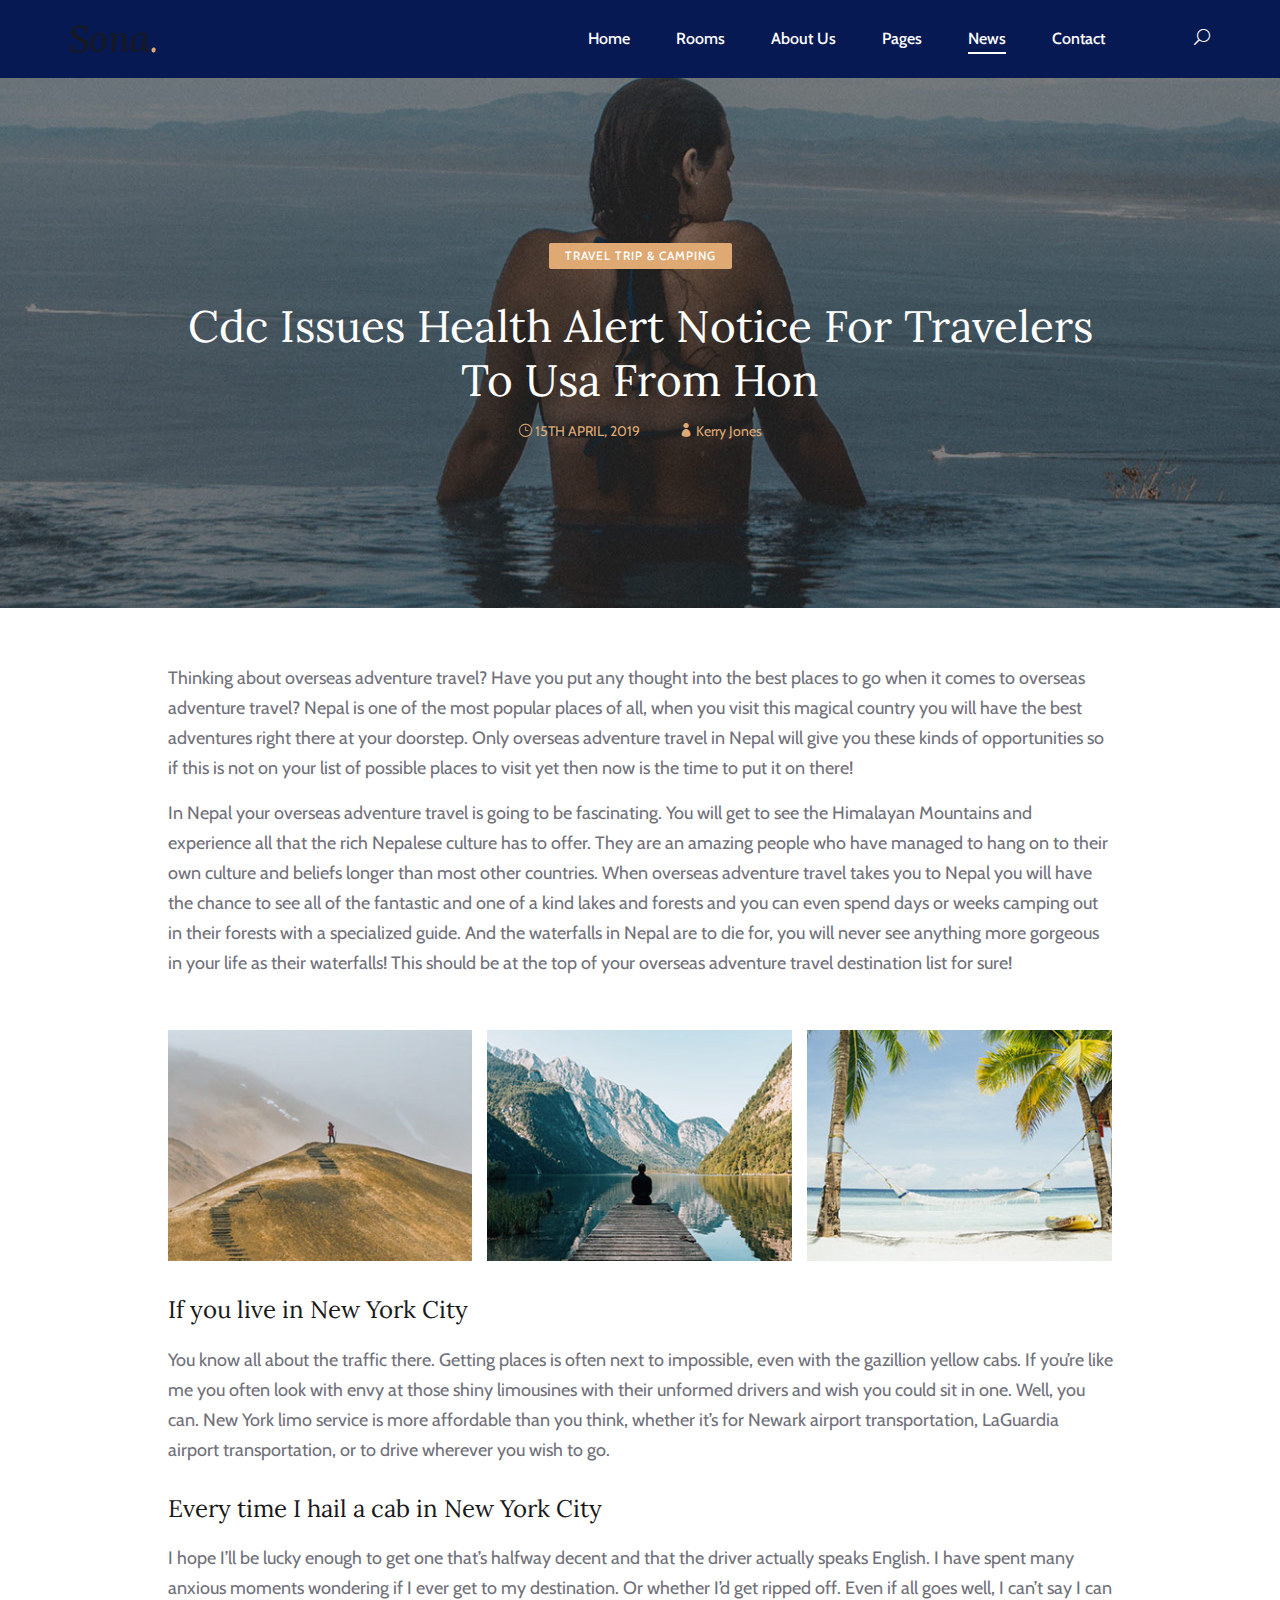
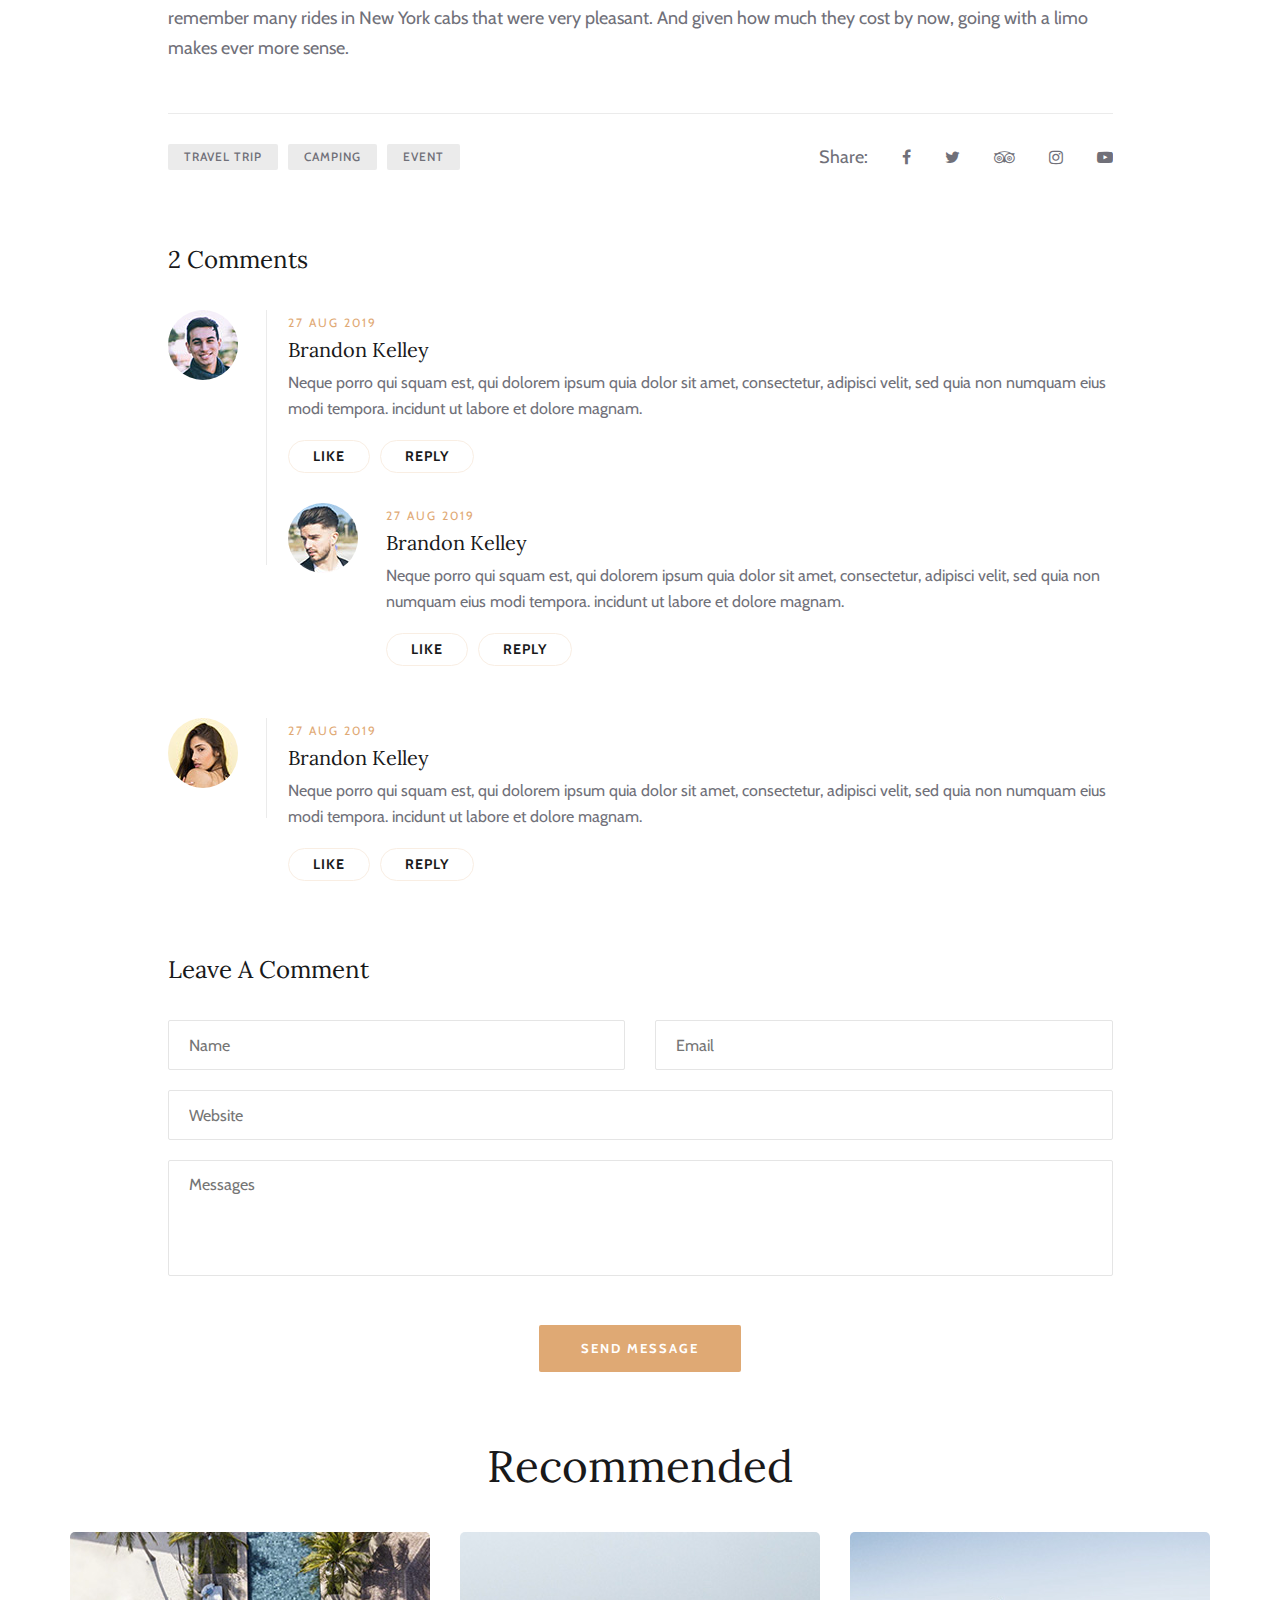
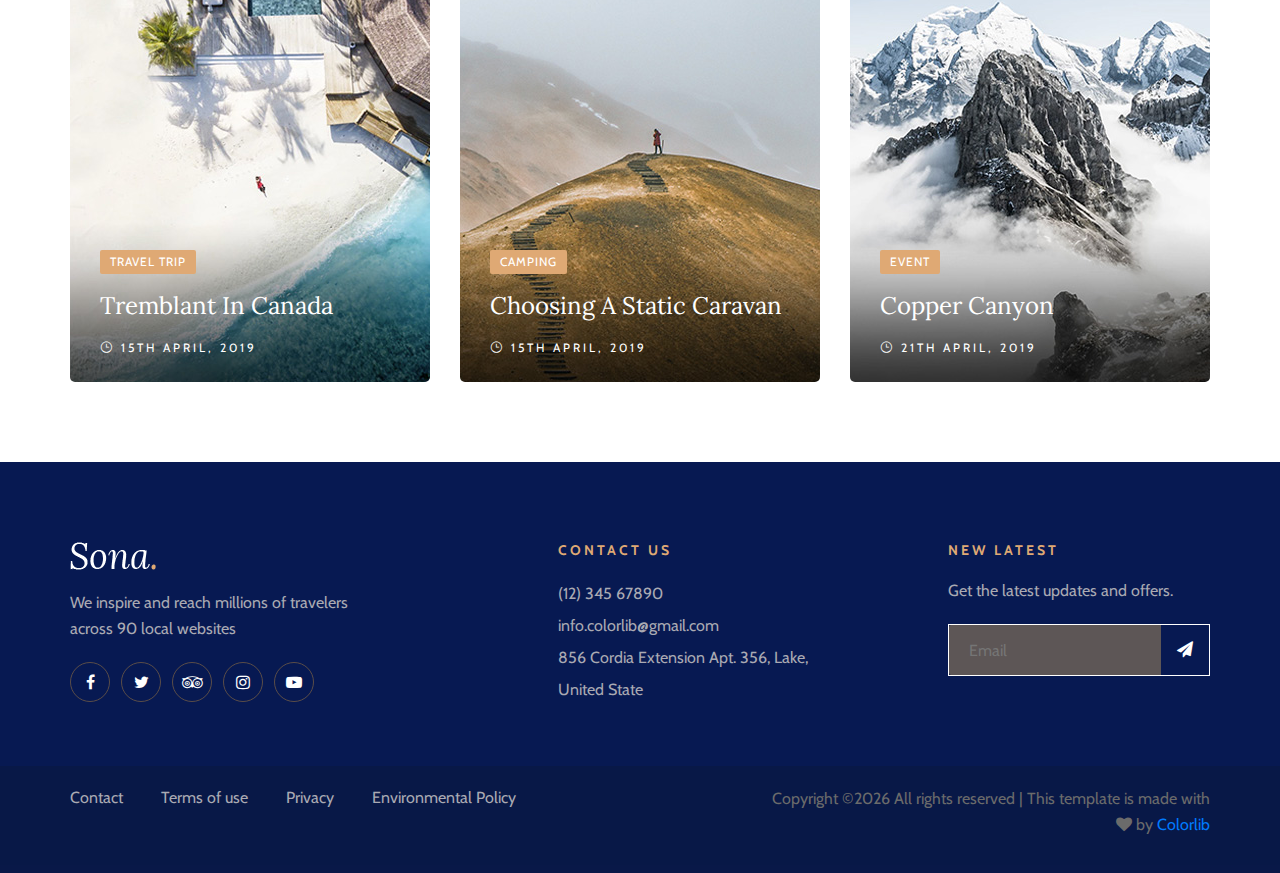
==== blog-details.html @ 607fbc33 "initial Push" ====
<!DOCTYPE html>
<html lang="zxx">

<head>
    <meta charset="UTF-8">
    <meta name="description" content="Sona Template">
    <meta name="keywords" content="Sona, unica, creative, html">
    <meta name="viewport" content="width=device-width, initial-scale=1.0">
    <meta http-equiv="X-UA-Compatible" content="ie=edge">
    <title>Sona | Template</title>

    <!-- Google Font -->
    <link href="https://fonts.googleapis.com/css?family=Lora:400,700&display=swap" rel="stylesheet">
    <link href="https://fonts.googleapis.com/css?family=Cabin:400,500,600,700&display=swap" rel="stylesheet">

    <!-- Css Styles -->
    <link rel="stylesheet" href="css/bootstrap.min.css" type="text/css">
    <link rel="stylesheet" href="css/font-awesome.min.css" type="text/css">
    <link rel="stylesheet" href="css/elegant-icons.css" type="text/css">
    <link rel="stylesheet" href="css/flaticon.css" type="text/css">
    <link rel="stylesheet" href="css/owl.carousel.min.css" type="text/css">
    <link rel="stylesheet" href="css/nice-select.css" type="text/css">
    <link rel="stylesheet" href="css/jquery-ui.min.css" type="text/css">
    <link rel="stylesheet" href="css/magnific-popup.css" type="text/css">
    <link rel="stylesheet" href="css/slicknav.min.css" type="text/css">
    <link rel="stylesheet" href="css/style.css" type="text/css">
</head>

<body>
    <!-- Page Preloder -->
    <div id="preloder">
        <div class="loader"></div>
    </div>

    <!-- Offcanvas Menu Section Begin -->
    <div class="offcanvas-menu-overlay"></div>
    <div class="canvas-open">
        <i class="icon_menu"></i>
    </div>
    <div class="offcanvas-menu-wrapper">
        <div class="canvas-close">
            <i class="icon_close"></i>
        </div>
        <div class="search-icon search-switch">
            <i class="icon_search"></i>
        </div>
        <div class="header-configure-area">
            <div class="language-option">
                <img src="img/flag.jpg" alt="">
                <span>EN <i class="fa fa-angle-down"></i></span>
                <div class="flag-dropdown">
                    <ul>
                        <li><a href="#">Zi</a></li>
                        <li><a href="#">Fr</a></li>
                    </ul>
                </div>
            </div>
            <a href="#" class="bk-btn">Booking Now</a>
        </div>
        <nav class="mainmenu mobile-menu">
            <ul>
                <li class="active"><a href="./index.html">Home</a></li>
                <li><a href="./rooms.html">Rooms</a></li>
                <li><a href="./about-us.html">About Us</a></li>
                <li><a href="./pages.html">Pages</a>
                    <ul class="dropdown">
                        <li><a href="./room-details.html">Room Details</a></li>
                        <li><a href="./blog-details.html">Blog Details</a></li>
                        <li><a href="#">Family Room</a></li>
                        <li><a href="#">Premium Room</a></li>
                    </ul>
                </li>
                <li><a href="./blog.html">News</a></li>
                <li><a href="./contact.html">Contact</a></li>
            </ul>
        </nav>
        <div id="mobile-menu-wrap"></div>
        <div class="top-social">
            <a href="#"><i class="fa fa-facebook"></i></a>
            <a href="#"><i class="fa fa-twitter"></i></a>
            <a href="#"><i class="fa fa-tripadvisor"></i></a>
            <a href="#"><i class="fa fa-instagram"></i></a>
        </div>
        <ul class="top-widget">
            <li><i class="fa fa-phone"></i> (12) 345 67890</li>
            <li><i class="fa fa-envelope"></i> info.colorlib@gmail.com</li>
        </ul>
    </div>
    <!-- Offcanvas Menu Section End -->

    <!-- Header Section Begin -->
    <header class="header-section">
        <div class="menu-item">
            <div class="container">
                <div class="row">
                    <div class="col-lg-2">
                        <div class="logo">
                            <a href="./index.html">
                                <img src="img/logo.png" alt="">
                            </a>
                        </div>
                    </div>
                    <div class="col-lg-10">
                        <div class="nav-menu">
                            <nav class="mainmenu">
                                <ul>
                                    <li><a href="./index.html">Home</a></li>
                                    <li><a href="./rooms.html">Rooms</a></li>
                                    <li><a href="./about-us.html">About Us</a></li>
                                    <li><a href="./pages.html">Pages</a>
                                        <ul class="dropdown">
                                            <li><a href="./room-details.html">Room Details</a></li>
                                            <li><a href="./blog-details.html">Blog Details</a></li>
                                            <li><a href="#">Family Room</a></li>
                                            <li><a href="#">Premium Room</a></li>
                                        </ul>
                                    </li>
                                    <li class="active"><a href="./blog.html">News</a></li>
                                    <li><a href="./contact.html">Contact</a></li>
                                </ul>
                            </nav>
                            <div class="nav-right search-switch">
                                <i class="icon_search"></i>
                            </div>
                        </div>
                    </div>
                </div>
            </div>
        </div>
    </header>
    <!-- Header End -->

    <!-- Blog Details Hero Section Begin -->
    <section class="blog-details-hero set-bg" data-setbg="img/blog/blog-details/blog-details-hero.jpg">
        <div class="container">
            <div class="row">
                <div class="col-lg-10 offset-lg-1">
                    <div class="bd-hero-text">
                        <span>Travel Trip & Camping</span>
                        <h2>Cdc Issues Health Alert Notice For Travelers To Usa From Hon</h2>
                        <ul>
                            <li class="b-time"><i class="icon_clock_alt"></i> 15th April, 2019</li>
                            <li><i class="icon_profile"></i> Kerry Jones</li>
                        </ul>
                    </div>
                </div>
            </div>
        </div>
    </section>
    <!-- Blog Details Hero End -->

    <!-- Blog Details Section Begin -->
    <section class="blog-details-section">
        <div class="container">
            <div class="row">
                <div class="col-lg-10 offset-lg-1">
                    <div class="blog-details-text">
                        <div class="bd-title">
                            <p>Thinking about overseas adventure travel? Have you put any thought into the best places
                                to go when it comes to overseas adventure travel? Nepal is one of the most popular
                                places of all, when you visit this magical country you will have the best adventures
                                right there at your doorstep. Only overseas adventure travel in Nepal will give you
                                these kinds of opportunities so if this is not on your list of possible places to visit
                                yet then now is the time to put it on there!</p>
                            <p>In Nepal your overseas adventure travel is going to be fascinating. You will get to see
                                the Himalayan Mountains and experience all that the rich Nepalese culture has to offer.
                                They are an amazing people who have managed to hang on to their own culture and beliefs
                                longer than most other countries. When overseas adventure travel takes you to Nepal you
                                will have the chance to see all of the fantastic and one of a kind lakes and forests and
                                you can even spend days or weeks camping out in their forests with a specialized guide.
                                And the waterfalls in Nepal are to die for, you will never see anything more gorgeous in
                                your life as their waterfalls! This should be at the top of your overseas adventure
                                travel destination list for sure!</p>
                        </div>
                        <div class="bd-pic">
                            <div class="bp-item">
                                <img src="img/blog/blog-details/blog-details-1.jpg" alt="">
                            </div>
                            <div class="bp-item">
                                <img src="img/blog/blog-details/blog-details-2.jpg" alt="">
                            </div>
                            <div class="bp-item">
                                <img src="img/blog/blog-details/blog-details-3.jpg" alt="">
                            </div>
                        </div>
                        <div class="bd-more-text">
                            <div class="bm-item">
                                <h4>If you live in New York City</h4>
                                <p>You know all about the traffic there. Getting places is often next to impossible,
                                    even with the gazillion yellow cabs. If you’re like me you often look with envy at
                                    those shiny limousines with their unformed drivers and wish you could sit in one.
                                    Well, you can. New York limo service is more affordable than you think, whether it’s
                                    for Newark airport transportation, LaGuardia airport transportation, or to drive
                                    wherever you wish to go.</p>
                            </div>
                            <div class="bm-item">
                                <h4>Every time I hail a cab in New York City</h4>
                                <p>I hope I’ll be lucky enough to get one that’s halfway decent and that the driver
                                    actually speaks English. I have spent many anxious moments wondering if I ever get
                                    to my destination. Or whether I’d get ripped off. Even if all goes well, I can’t say
                                    I can remember many rides in New York cabs that were very pleasant. And given how
                                    much they cost by now, going with a limo makes ever more sense.</p>
                            </div>
                        </div>
                        <div class="tag-share">
                            <div class="tags">
                                <a href="#">Travel Trip</a>
                                <a href="#">Camping</a>
                                <a href="#">Event</a>
                            </div>
                            <div class="social-share">
                                <span>Share:</span>
                                <a href="#"><i class="fa fa-facebook"></i></a>
                                <a href="#"><i class="fa fa-twitter"></i></a>
                                <a href="#"><i class="fa fa-tripadvisor"></i></a>
                                <a href="#"><i class="fa fa-instagram"></i></a>
                                <a href="#"><i class="fa fa-youtube-play"></i></a>
                            </div>
                        </div>
                        <div class="comment-option">
                            <h4>2 Comments</h4>
                            <div class="single-comment-item first-comment">
                                <div class="sc-author">
                                    <img src="img/blog/blog-details/avatar/avatar-1.jpg" alt="">
                                </div>
                                <div class="sc-text">
                                    <span>27 Aug 2019</span>
                                    <h5>Brandon Kelley</h5>
                                    <p>Neque porro qui squam est, qui dolorem ipsum quia dolor sit amet, consectetur,
                                        adipisci velit, sed quia non numquam eius modi tempora. incidunt ut labore et
                                        dolore magnam.</p>
                                    <a href="#" class="comment-btn">Like</a>
                                    <a href="#" class="comment-btn">Reply</a>
                                </div>
                            </div>
                            <div class="single-comment-item reply-comment">
                                <div class="sc-author">
                                    <img src="img/blog/blog-details/avatar/avatar-2.jpg" alt="">
                                </div>
                                <div class="sc-text">
                                    <span>27 Aug 2019</span>
                                    <h5>Brandon Kelley</h5>
                                    <p>Neque porro qui squam est, qui dolorem ipsum quia dolor sit amet, consectetur,
                                        adipisci velit, sed quia non numquam eius modi tempora. incidunt ut labore et
                                        dolore magnam.</p>
                                    <a href="#" class="comment-btn like-btn">Like</a>
                                    <a href="#" class="comment-btn reply-btn">Reply</a>
                                </div>
                            </div>
                            <div class="single-comment-item second-comment ">
                                <div class="sc-author">
                                    <img src="img/blog/blog-details/avatar/avatar-3.jpg" alt="">
                                </div>
                                <div class="sc-text">
                                    <span>27 Aug 2019</span>
                                    <h5>Brandon Kelley</h5>
                                    <p>Neque porro qui squam est, qui dolorem ipsum quia dolor sit amet, consectetur,
                                        adipisci velit, sed quia non numquam eius modi tempora. incidunt ut labore et
                                        dolore magnam.</p>
                                    <a href="#" class="comment-btn">Like</a>
                                    <a href="#" class="comment-btn">Reply</a>
                                </div>
                            </div>
                        </div>
                        <div class="leave-comment">
                            <h4>Leave A Comment</h4>
                            <form action="#" class="comment-form">
                                <div class="row">
                                    <div class="col-lg-6">
                                        <input type="text" placeholder="Name">
                                    </div>
                                    <div class="col-lg-6">
                                        <input type="text" placeholder="Email">
                                    </div>
                                    <div class="col-lg-12 text-center">
                                        <input type="text" placeholder="Website">
                                        <textarea placeholder="Messages"></textarea>
                                        <button type="submit" class="site-btn">Send Message</button>
                                    </div>
                                </div>
                            </form>
                        </div>
                    </div>
                </div>
            </div>
        </div>
    </section>
    <!-- Blog Details Section End -->

    <!-- Recommend Blog Section Begin -->
    <section class="recommend-blog-section spad">
        <div class="container">
            <div class="row">
                <div class="col-lg-12">
                    <div class="section-title">
                        <h2>Recommended</h2>
                    </div>
                </div>
            </div>
            <div class="row">
                <div class="col-md-4">
                    <div class="blog-item set-bg" data-setbg="img/blog/blog-1.jpg">
                        <div class="bi-text">
                            <span class="b-tag">Travel Trip</span>
                            <h4><a href="#">Tremblant In Canada</a></h4>
                            <div class="b-time"><i class="icon_clock_alt"></i> 15th April, 2019</div>
                        </div>
                    </div>
                </div>
                <div class="col-md-4">
                    <div class="blog-item set-bg" data-setbg="img/blog/blog-2.jpg">
                        <div class="bi-text">
                            <span class="b-tag">Camping</span>
                            <h4><a href="#">Choosing A Static Caravan</a></h4>
                            <div class="b-time"><i class="icon_clock_alt"></i> 15th April, 2019</div>
                        </div>
                    </div>
                </div>
                <div class="col-md-4">
                    <div class="blog-item set-bg" data-setbg="img/blog/blog-3.jpg">
                        <div class="bi-text">
                            <span class="b-tag">Event</span>
                            <h4><a href="#">Copper Canyon</a></h4>
                            <div class="b-time"><i class="icon_clock_alt"></i> 21th April, 2019</div>
                        </div>
                    </div>
                </div>
            </div>
        </div>
    </section>
    <!-- Recommend Blog Section End -->

    <!-- Footer Section Begin -->
    <footer class="footer-section">
        <div class="container">
            <div class="footer-text">
                <div class="row">
                    <div class="col-lg-4">
                        <div class="ft-about">
                            <div class="logo">
                                <a href="#">
                                    <img src="img/footer-logo.png" alt="">
                                </a>
                            </div>
                            <p>We inspire and reach millions of travelers<br /> across 90 local websites</p>
                            <div class="fa-social">
                                <a href="#"><i class="fa fa-facebook"></i></a>
                                <a href="#"><i class="fa fa-twitter"></i></a>
                                <a href="#"><i class="fa fa-tripadvisor"></i></a>
                                <a href="#"><i class="fa fa-instagram"></i></a>
                                <a href="#"><i class="fa fa-youtube-play"></i></a>
                            </div>
                        </div>
                    </div>
                    <div class="col-lg-3 offset-lg-1">
                        <div class="ft-contact">
                            <h6>Contact Us</h6>
                            <ul>
                                <li>(12) 345 67890</li>
                                <li>info.colorlib@gmail.com</li>
                                <li>856 Cordia Extension Apt. 356, Lake, United State</li>
                            </ul>
                        </div>
                    </div>
                    <div class="col-lg-3 offset-lg-1">
                        <div class="ft-newslatter">
                            <h6>New latest</h6>
                            <p>Get the latest updates and offers.</p>
                            <form action="#" class="fn-form">
                                <input type="text" placeholder="Email">
                                <button type="submit"><i class="fa fa-send"></i></button>
                            </form>
                        </div>
                    </div>
                </div>
            </div>
        </div>
        <div class="copyright-option">
            <div class="container">
                <div class="row">
                    <div class="col-lg-7">
                        <ul>
                            <li><a href="#">Contact</a></li>
                            <li><a href="#">Terms of use</a></li>
                            <li><a href="#">Privacy</a></li>
                            <li><a href="#">Environmental Policy</a></li>
                        </ul>
                    </div>
                    <div class="col-lg-5">
                        <div class="co-text"><p><!-- Link back to Colorlib can't be removed. Template is licensed under CC BY 3.0. -->
  Copyright &copy;<script>document.write(new Date().getFullYear());</script> All rights reserved | This template is made with <i class="fa fa-heart" aria-hidden="true"></i> by <a href="https://colorlib.com" target="_blank">Colorlib</a>
  <!-- Link back to Colorlib can't be removed. Template is licensed under CC BY 3.0. --></p></div>
                    </div>
                </div>
            </div>
        </div>
    </footer>
    <!-- Footer Section End -->

    <!-- Search model Begin -->
    <div class="search-model">
        <div class="h-100 d-flex align-items-center justify-content-center">
            <div class="search-close-switch"><i class="icon_close"></i></div>
            <form class="search-model-form">
                <input type="text" id="search-input" placeholder="Search here.....">
            </form>
        </div>
    </div>
    <!-- Search model end -->

    <!-- Js Plugins -->
    <script src="js/jquery-3.3.1.min.js"></script>
    <script src="js/bootstrap.min.js"></script>
    <script src="js/jquery.magnific-popup.min.js"></script>
    <script src="js/jquery.nice-select.min.js"></script>
    <script src="js/jquery-ui.min.js"></script>
    <script src="js/jquery.slicknav.js"></script>
    <script src="js/owl.carousel.min.js"></script>
    <script src="js/main.js"></script>
</body>

</html>
---- css/elegant-icons.css ----
@font-face {
	font-family: 'ElegantIcons';
	src:url('../fonts/ElegantIcons.eot');
	src:url('../fonts/ElegantIcons.eot?#iefix') format('embedded-opentype'),
		url('../fonts/ElegantIcons.woff') format('woff'),
		url('../fonts/ElegantIcons.ttf') format('truetype'),
		url('../fonts/ElegantIcons.svg#ElegantIcons') format('svg');
	font-weight: normal;
	font-style: normal;
}

/* Use the following CSS code if you want to use data attributes for inserting your icons */
[data-icon]:before {
	font-family: 'ElegantIcons';
	content: attr(data-icon);
	speak: none;
	font-weight: normal;
	font-variant: normal;
	text-transform: none;
	line-height: 1;
	-webkit-font-smoothing: antialiased;
	-moz-osx-font-smoothing: grayscale;
}

/* Use the following CSS code if you want to have a class per icon */
/*
Instead of a list of all class selectors,
you can use the generic selector below, but it's slower:
[class*="your-class-prefix"] {
*/
.arrow_up, .arrow_down, .arrow_left, .arrow_right, .arrow_left-up, .arrow_right-up, .arrow_right-down, .arrow_left-down, .arrow-up-down, .arrow_up-down_alt, .arrow_left-right_alt, .arrow_left-right, .arrow_expand_alt2, .arrow_expand_alt, .arrow_condense, .arrow_expand, .arrow_move, .arrow_carrot-up, .arrow_carrot-down, .arrow_carrot-left, .arrow_carrot-right, .arrow_carrot-2up, .arrow_carrot-2down, .arrow_carrot-2left, .arrow_carrot-2right, .arrow_carrot-up_alt2, .arrow_carrot-down_alt2, .arrow_carrot-left_alt2, .arrow_carrot-right_alt2, .arrow_carrot-2up_alt2, .arrow_carrot-2down_alt2, .arrow_carrot-2left_alt2, .arrow_carrot-2right_alt2, .arrow_triangle-up, .arrow_triangle-down, .arrow_triangle-left, .arrow_triangle-right, .arrow_triangle-up_alt2, .arrow_triangle-down_alt2, .arrow_triangle-left_alt2, .arrow_triangle-right_alt2, .arrow_back, .icon_minus-06, .icon_plus, .icon_close, .icon_check, .icon_minus_alt2, .icon_plus_alt2, .icon_close_alt2, .icon_check_alt2, .icon_zoom-out_alt, .icon_zoom-in_alt, .icon_search, .icon_box-empty, .icon_box-selected, .icon_minus-box, .icon_plus-box, .icon_box-checked, .icon_circle-empty, .icon_circle-slelected, .icon_stop_alt2, .icon_stop, .icon_pause_alt2, .icon_pause, .icon_menu, .icon_menu-square_alt2, .icon_menu-circle_alt2, .icon_ul, .icon_ol, .icon_adjust-horiz, .icon_adjust-vert, .icon_document_alt, .icon_documents_alt, .icon_pencil, .icon_pencil-edit_alt, .icon_pencil-edit, .icon_folder-alt, .icon_folder-open_alt, .icon_folder-add_alt, .icon_info_alt, .icon_error-oct_alt, .icon_error-circle_alt, .icon_error-triangle_alt, .icon_question_alt2, .icon_question, .icon_comment_alt, .icon_chat_alt, .icon_vol-mute_alt, .icon_volume-low_alt, .icon_volume-high_alt, .icon_quotations, .icon_quotations_alt2, .icon_clock_alt, .icon_lock_alt, .icon_lock-open_alt, .icon_key_alt, .icon_cloud_alt, .icon_cloud-upload_alt, .icon_cloud-download_alt, .icon_image, .icon_images, .icon_lightbulb_alt, .icon_gift_alt, .icon_house_alt, .icon_genius, .icon_mobile, .icon_tablet, .icon_laptop, .icon_desktop, .icon_camera_alt, .icon_mail_alt, .icon_cone_alt, .icon_ribbon_alt, .icon_bag_alt, .icon_creditcard, .icon_cart_alt, .icon_paperclip, .icon_tag_alt, .icon_tags_alt, .icon_trash_alt, .icon_cursor_alt, .icon_mic_alt, .icon_compass_alt, .icon_pin_alt, .icon_pushpin_alt, .icon_map_alt, .icon_drawer_alt, .icon_toolbox_alt, .icon_book_alt, .icon_calendar, .icon_film, .icon_table, .icon_contacts_alt, .icon_headphones, .icon_lifesaver, .icon_piechart, .icon_refresh, .icon_link_alt, .icon_link, .icon_loading, .icon_blocked, .icon_archive_alt, .icon_heart_alt, .icon_star_alt, .icon_star-half_alt, .icon_star, .icon_star-half, .icon_tools, .icon_tool, .icon_cog, .icon_cogs, .arrow_up_alt, .arrow_down_alt, .arrow_left_alt, .arrow_right_alt, .arrow_left-up_alt, .arrow_right-up_alt, .arrow_right-down_alt, .arrow_left-down_alt, .arrow_condense_alt, .arrow_expand_alt3, .arrow_carrot_up_alt, .arrow_carrot-down_alt, .arrow_carrot-left_alt, .arrow_carrot-right_alt, .arrow_carrot-2up_alt, .arrow_carrot-2dwnn_alt, .arrow_carrot-2left_alt, .arrow_carrot-2right_alt, .arrow_triangle-up_alt, .arrow_triangle-down_alt, .arrow_triangle-left_alt, .arrow_triangle-right_alt, .icon_minus_alt, .icon_plus_alt, .icon_close_alt, .icon_check_alt, .icon_zoom-out, .icon_zoom-in, .icon_stop_alt, .icon_menu-square_alt, .icon_menu-circle_alt, .icon_document, .icon_documents, .icon_pencil_alt, .icon_folder, .icon_folder-open, .icon_folder-add, .icon_folder_upload, .icon_folder_download, .icon_info, .icon_error-circle, .icon_error-oct, .icon_error-triangle, .icon_question_alt, .icon_comment, .icon_chat, .icon_vol-mute, .icon_volume-low, .icon_volume-high, .icon_quotations_alt, .icon_clock, .icon_lock, .icon_lock-open, .icon_key, .icon_cloud, .icon_cloud-upload, .icon_cloud-download, .icon_lightbulb, .icon_gift, .icon_house, .icon_camera, .icon_mail, .icon_cone, .icon_ribbon, .icon_bag, .icon_cart, .icon_tag, .icon_tags, .icon_trash, .icon_cursor, .icon_mic, .icon_compass, .icon_pin, .icon_pushpin, .icon_map, .icon_drawer, .icon_toolbox, .icon_book, .icon_contacts, .icon_archive, .icon_heart, .icon_profile, .icon_group, .icon_grid-2x2, .icon_grid-3x3, .icon_music, .icon_pause_alt, .icon_phone, .icon_upload, .icon_download, .social_facebook, .social_twitter, .social_pinterest, .social_googleplus, .social_tumblr, .social_tumbleupon, .social_wordpress, .social_instagram, .social_dribbble, .social_vimeo, .social_linkedin, .social_rss, .social_deviantart, .social_share, .social_myspace, .social_skype, .social_youtube, .social_picassa, .social_googledrive, .social_flickr, .social_blogger, .social_spotify, .social_delicious, .social_facebook_circle, .social_twitter_circle, .social_pinterest_circle, .social_googleplus_circle, .social_tumblr_circle, .social_stumbleupon_circle, .social_wordpress_circle, .social_instagram_circle, .social_dribbble_circle, .social_vimeo_circle, .social_linkedin_circle, .social_rss_circle, .social_deviantart_circle, .social_share_circle, .social_myspace_circle, .social_skype_circle, .social_youtube_circle, .social_picassa_circle, .social_googledrive_alt2, .social_flickr_circle, .social_blogger_circle, .social_spotify_circle, .social_delicious_circle, .social_facebook_square, .social_twitter_square, .social_pinterest_square, .social_googleplus_square, .social_tumblr_square, .social_stumbleupon_square, .social_wordpress_square, .social_instagram_square, .social_dribbble_square, .social_vimeo_square, .social_linkedin_square, .social_rss_square, .social_deviantart_square, .social_share_square, .social_myspace_square, .social_skype_square, .social_youtube_square, .social_picassa_square, .social_googledrive_square, .social_flickr_square, .social_blogger_square, .social_spotify_square, .social_delicious_square, .icon_printer, .icon_calulator, .icon_building, .icon_floppy, .icon_drive, .icon_search-2, .icon_id, .icon_id-2, .icon_puzzle, .icon_like, .icon_dislike, .icon_mug, .icon_currency, .icon_wallet, .icon_pens, .icon_easel, .icon_flowchart, .icon_datareport, .icon_briefcase, .icon_shield, .icon_percent, .icon_globe, .icon_globe-2, .icon_target, .icon_hourglass, .icon_balance, .icon_rook, .icon_printer-alt, .icon_calculator_alt, .icon_building_alt, .icon_floppy_alt, .icon_drive_alt, .icon_search_alt, .icon_id_alt, .icon_id-2_alt, .icon_puzzle_alt, .icon_like_alt, .icon_dislike_alt, .icon_mug_alt, .icon_currency_alt, .icon_wallet_alt, .icon_pens_alt, .icon_easel_alt, .icon_flowchart_alt, .icon_datareport_alt, .icon_briefcase_alt, .icon_shield_alt, .icon_percent_alt, .icon_globe_alt, .icon_clipboard {
	font-family: 'ElegantIcons';
	speak: none;
	font-style: normal;
	font-weight: normal;
	font-variant: normal;
	text-transform: none;
	line-height: 1;
	-webkit-font-smoothing: antialiased;
}
.arrow_up:before {
	content: "\21";
}
.arrow_down:before {
	content: "\22";
}
.arrow_left:before {
	content: "\23";
}
.arrow_right:before {
	content: "\24";
}
.arrow_left-up:before {
	content: "\25";
}
.arrow_right-up:before {
	content: "\26";
}
.arrow_right-down:before {
	content: "\27";
}
.arrow_left-down:before {
	content: "\28";
}
.arrow-up-down:before {
	content: "\29";
}
.arrow_up-down_alt:before {
	content: "\2a";
}
.arrow_left-right_alt:before {
	content: "\2b";
}
.arrow_left-right:before {
	content: "\2c";
}
.arrow_expand_alt2:before {
	content: "\2d";
}
.arrow_expand_alt:before {
	content: "\2e";
}
.arrow_condense:before {
	content: "\2f";
}
.arrow_expand:before {
	content: "\30";
}
.arrow_move:before {
	content: "\31";
}
.arrow_carrot-up:before {
	content: "\32";
}
.arrow_carrot-down:before {
	content: "\33";
}
.arrow_carrot-left:before {
	content: "\34";
}
.arrow_carrot-right:before {
	content: "\35";
}
.arrow_carrot-2up:before {
	content: "\36";
}
.arrow_carrot-2down:before {
	content: "\37";
}
.arrow_carrot-2left:before {
	content: "\38";
}
.arrow_carrot-2right:before {
	content: "\39";
}
.arrow_carrot-up_alt2:before {
	content: "\3a";
}
.arrow_carrot-down_alt2:before {
	content: "\3b";
}
.arrow_carrot-left_alt2:before {
	content: "\3c";
}
.arrow_carrot-right_alt2:before {
	content: "\3d";
}
.arrow_carrot-2up_alt2:before {
	content: "\3e";
}
.arrow_carrot-2down_alt2:before {
	content: "\3f";
}
.arrow_carrot-2left_alt2:before {
	content: "\40";
}
.arrow_carrot-2right_alt2:before {
	content: "\41";
}
.arrow_triangle-up:before {
	content: "\42";
}
.arrow_triangle-down:before {
	content: "\43";
}
.arrow_triangle-left:before {
	content: "\44";
}
.arrow_triangle-right:before {
	content: "\45";
}
.arrow_triangle-up_alt2:before {
	content: "\46";
}
.arrow_triangle-down_alt2:before {
	content: "\47";
}
.arrow_triangle-left_alt2:before {
	content: "\48";
}
.arrow_triangle-right_alt2:before {
	content: "\49";
}
.arrow_back:before {
	content: "\4a";
}
.icon_minus-06:before {
	content: "\4b";
}
.icon_plus:before {
	content: "\4c";
}
.icon_close:before {
	content: "\4d";
}
.icon_check:before {
	content: "\4e";
}
.icon_minus_alt2:before {
	content: "\4f";
}
.icon_plus_alt2:before {
	content: "\50";
}
.icon_close_alt2:before {
	content: "\51";
}
.icon_check_alt2:before {
	content: "\52";
}
.icon_zoom-out_alt:before {
	content: "\53";
}
.icon_zoom-in_alt:before {
	content: "\54";
}
.icon_search:before {
	content: "\55";
}
.icon_box-empty:before {
	content: "\56";
}
.icon_box-selected:before {
	content: "\57";
}
.icon_minus-box:before {
	content: "\58";
}
.icon_plus-box:before {
	content: "\59";
}
.icon_box-checked:before {
	content: "\5a";
}
.icon_circle-empty:before {
	content: "\5b";
}
.icon_circle-slelected:before {
	content: "\5c";
}
.icon_stop_alt2:before {
	content: "\5d";
}
.icon_stop:before {
	content: "\5e";
}
.icon_pause_alt2:before {
	content: "\5f";
}
.icon_pause:before {
	content: "\60";
}
.icon_menu:before {
	content: "\61";
}
.icon_menu-square_alt2:before {
	content: "\62";
}
.icon_menu-circle_alt2:before {
	content: "\63";
}
.icon_ul:before {
	content: "\64";
}
.icon_ol:before {
	content: "\65";
}
.icon_adjust-horiz:before {
	content: "\66";
}
.icon_adjust-vert:before {
	content: "\67";
}
.icon_document_alt:before {
	content: "\68";
}
.icon_documents_alt:before {
	content: "\69";
}
.icon_pencil:before {
	content: "\6a";
}
.icon_pencil-edit_alt:before {
	content: "\6b";
}
.icon_pencil-edit:before {
	content: "\6c";
}
.icon_folder-alt:before {
	content: "\6d";
}
.icon_folder-open_alt:before {
	content: "\6e";
}
.icon_folder-add_alt:before {
	content: "\6f";
}
.icon_info_alt:before {
	content: "\70";
}
.icon_error-oct_alt:before {
	content: "\71";
}
.icon_error-circle_alt:before {
	content: "\72";
}
.icon_error-triangle_alt:before {
	content: "\73";
}
.icon_question_alt2:before {
	content: "\74";
}
.icon_question:before {
	content: "\75";
}
.icon_comment_alt:before {
	content: "\76";
}
.icon_chat_alt:before {
	content: "\77";
}
.icon_vol-mute_alt:before {
	content: "\78";
}
.icon_volume-low_alt:before {
	content: "\79";
}
.icon_volume-high_alt:before {
	content: "\7a";
}
.icon_quotations:before {
	content: "\7b";
}
.icon_quotations_alt2:before {
	content: "\7c";
}
.icon_clock_alt:before {
	content: "\7d";
}
.icon_lock_alt:before {
	content: "\7e";
}
.icon_lock-open_alt:before {
	content: "\e000";
}
.icon_key_alt:before {
	content: "\e001";
}
.icon_cloud_alt:before {
	content: "\e002";
}
.icon_cloud-upload_alt:before {
	content: "\e003";
}
.icon_cloud-download_alt:before {
	content: "\e004";
}
.icon_image:before {
	content: "\e005";
}
.icon_images:before {
	content: "\e006";
}
.icon_lightbulb_alt:before {
	content: "\e007";
}
.icon_gift_alt:before {
	content: "\e008";
}
.icon_house_alt:before {
	content: "\e009";
}
.icon_genius:before {
	content: "\e00a";
}
.icon_mobile:before {
	content: "\e00b";
}
.icon_tablet:before {
	content: "\e00c";
}
.icon_laptop:before {
	content: "\e00d";
}
.icon_desktop:before {
	content: "\e00e";
}
.icon_camera_alt:before {
	content: "\e00f";
}
.icon_mail_alt:before {
	content: "\e010";
}
.icon_cone_alt:before {
	content: "\e011";
}
.icon_ribbon_alt:before {
	content: "\e012";
}
.icon_bag_alt:before {
	content: "\e013";
}
.icon_creditcard:before {
	content: "\e014";
}
.icon_cart_alt:before {
	content: "\e015";
}
.icon_paperclip:before {
	content: "\e016";
}
.icon_tag_alt:before {
	content: "\e017";
}
.icon_tags_alt:before {
	content: "\e018";
}
.icon_trash_alt:before {
	content: "\e019";
}
.icon_cursor_alt:before {
	content: "\e01a";
}
.icon_mic_alt:before {
	content: "\e01b";
}
.icon_compass_alt:before {
	content: "\e01c";
}
.icon_pin_alt:before {
	content: "\e01d";
}
.icon_pushpin_alt:before {
	content: "\e01e";
}
.icon_map_alt:before {
	content: "\e01f";
}
.icon_drawer_alt:before {
	content: "\e020";
}
.icon_toolbox_alt:before {
	content: "\e021";
}
.icon_book_alt:before {
	content: "\e022";
}
.icon_calendar:before {
	content: "\e023";
}
.icon_film:before {
	content: "\e024";
}
.icon_table:before {
	content: "\e025";
}
.icon_contacts_alt:before {
	content: "\e026";
}
.icon_headphones:before {
	content: "\e027";
}
.icon_lifesaver:before {
	content: "\e028";
}
.icon_piechart:before {
	content: "\e029";
}
.icon_refresh:before {
	content: "\e02a";
}
.icon_link_alt:before {
	content: "\e02b";
}
.icon_link:before {
	content: "\e02c";
}
.icon_loading:before {
	content: "\e02d";
}
.icon_blocked:before {
	content: "\e02e";
}
.icon_archive_alt:before {
	content: "\e02f";
}
.icon_heart_alt:before {
	content: "\e030";
}
.icon_star_alt:before {
	content: "\e031";
}
.icon_star-half_alt:before {
	content: "\e032";
}
.icon_star:before {
	content: "\e033";
}
.icon_star-half:before {
	content: "\e034";
}
.icon_tools:before {
	content: "\e035";
}
.icon_tool:before {
	content: "\e036";
}
.icon_cog:before {
	content: "\e037";
}
.icon_cogs:before {
	content: "\e038";
}
.arrow_up_alt:before {
	content: "\e039";
}
.arrow_down_alt:before {
	content: "\e03a";
}
.arrow_left_alt:before {
	content: "\e03b";
}
.arrow_right_alt:before {
	content: "\e03c";
}
.arrow_left-up_alt:before {
	content: "\e03d";
}
.arrow_right-up_alt:before {
	content: "\e03e";
}
.arrow_right-down_alt:before {
	content: "\e03f";
}
.arrow_left-down_alt:before {
	content: "\e040";
}
.arrow_condense_alt:before {
	content: "\e041";
}
.arrow_expand_alt3:before {
	content: "\e042";
}
.arrow_carrot_up_alt:before {
	content: "\e043";
}
.arrow_carrot-down_alt:before {
	content: "\e044";
}
.arrow_carrot-left_alt:before {
	content: "\e045";
}
.arrow_carrot-right_alt:before {
	content: "\e046";
}
.arrow_carrot-2up_alt:before {
	content: "\e047";
}
.arrow_carrot-2dwnn_alt:before {
	content: "\e048";
}
.arrow_carrot-2left_alt:before {
	content: "\e049";
}
.arrow_carrot-2right_alt:before {
	content: "\e04a";
}
.arrow_triangle-up_alt:before {
	content: "\e04b";
}
.arrow_triangle-down_alt:before {
	content: "\e04c";
}
.arrow_triangle-left_alt:before {
	content: "\e04d";
}
.arrow_triangle-right_alt:before {
	content: "\e04e";
}
.icon_minus_alt:before {
	content: "\e04f";
}
.icon_plus_alt:before {
	content: "\e050";
}
.icon_close_alt:before {
	content: "\e051";
}
.icon_check_alt:before {
	content: "\e052";
}
.icon_zoom-out:before {
	content: "\e053";
}
.icon_zoom-in:before {
	content: "\e054";
}
.icon_stop_alt:before {
	content: "\e055";
}
.icon_menu-square_alt:before {
	content: "\e056";
}
.icon_menu-circle_alt:before {
	content: "\e057";
}
.icon_document:before {
	content: "\e058";
}
.icon_documents:before {
	content: "\e059";
}
.icon_pencil_alt:before {
	content: "\e05a";
}
.icon_folder:before {
	content: "\e05b";
}
.icon_folder-open:before {
	content: "\e05c";
}
.icon_folder-add:before {
	content: "\e05d";
}
.icon_folder_upload:before {
	content: "\e05e";
}
.icon_folder_download:before {
	content: "\e05f";
}
.icon_info:before {
	content: "\e060";
}
.icon_error-circle:before {
	content: "\e061";
}
.icon_error-oct:before {
	content: "\e062";
}
.icon_error-triangle:before {
	content: "\e063";
}
.icon_question_alt:before {
	content: "\e064";
}
.icon_comment:before {
	content: "\e065";
}
.icon_chat:before {
	content: "\e066";
}
.icon_vol-mute:before {
	content: "\e067";
}
.icon_volume-low:before {
	content: "\e068";
}
.icon_volume-high:before {
	content: "\e069";
}
.icon_quotations_alt:before {
	content: "\e06a";
}
.icon_clock:before {
	content: "\e06b";
}
.icon_lock:before {
	content: "\e06c";
}
.icon_lock-open:before {
	content: "\e06d";
}
.icon_key:before {
	content: "\e06e";
}
.icon_cloud:before {
	content: "\e06f";
}
.icon_cloud-upload:before {
	content: "\e070";
}
.icon_cloud-download:before {
	content: "\e071";
}
.icon_lightbulb:before {
	content: "\e072";
}
.icon_gift:before {
	content: "\e073";
}
.icon_house:before {
	content: "\e074";
}
.icon_camera:before {
	content: "\e075";
}
.icon_mail:before {
	content: "\e076";
}
.icon_cone:before {
	content: "\e077";
}
.icon_ribbon:before {
	content: "\e078";
}
.icon_bag:before {
	content: "\e079";
}
.icon_cart:before {
	content: "\e07a";
}
.icon_tag:before {
	content: "\e07b";
}
.icon_tags:before {
	content: "\e07c";
}
.icon_trash:before {
	content: "\e07d";
}
.icon_cursor:before {
	content: "\e07e";
}
.icon_mic:before {
	content: "\e07f";
}
.icon_compass:before {
	content: "\e080";
}
.icon_pin:before {
	content: "\e081";
}
.icon_pushpin:before {
	content: "\e082";
}
.icon_map:before {
	content: "\e083";
}
.icon_drawer:before {
	content: "\e084";
}
.icon_toolbox:before {
	content: "\e085";
}
.icon_book:before {
	content: "\e086";
}
.icon_contacts:before {
	content: "\e087";
}
.icon_archive:before {
	content: "\e088";
}
.icon_heart:before {
	content: "\e089";
}
.icon_profile:before {
	content: "\e08a";
}
.icon_group:before {
	content: "\e08b";
}
.icon_grid-2x2:before {
	content: "\e08c";
}
.icon_grid-3x3:before {
	content: "\e08d";
}
.icon_music:before {
	content: "\e08e";
}
.icon_pause_alt:before {
	content: "\e08f";
}
.icon_phone:before {
	content: "\e090";
}
.icon_upload:before {
	content: "\e091";
}
.icon_download:before {
	content: "\e092";
}
.social_facebook:before {
	content: "\e093";
}
.social_twitter:before {
	content: "\e094";
}
.social_pinterest:before {
	content: "\e095";
}
.social_googleplus:before {
	content: "\e096";
}
.social_tumblr:before {
	content: "\e097";
}
.social_tumbleupon:before {
	content: "\e098";
}
.social_wordpress:before {
	content: "\e099";
}
.social_instagram:before {
	content: "\e09a";
}
.social_dribbble:before {
	content: "\e09b";
}
.social_vimeo:before {
	content: "\e09c";
}
.social_linkedin:before {
	content: "\e09d";
}
.social_rss:before {
	content: "\e09e";
}
.social_deviantart:before {
	content: "\e09f";
}
.social_share:before {
	content: "\e0a0";
}
.social_myspace:before {
	content: "\e0a1";
}
.social_skype:before {
	content: "\e0a2";
}
.social_youtube:before {
	content: "\e0a3";
}
.social_picassa:before {
	content: "\e0a4";
}
.social_googledrive:before {
	content: "\e0a5";
}
.social_flickr:before {
	content: "\e0a6";
}
.social_blogger:before {
	content: "\e0a7";
}
.social_spotify:before {
	content: "\e0a8";
}
.social_delicious:before {
	content: "\e0a9";
}
.social_facebook_circle:before {
	content: "\e0aa";
}
.social_twitter_circle:before {
	content: "\e0ab";
}
.social_pinterest_circle:before {
	content: "\e0ac";
}
.social_googleplus_circle:before {
	content: "\e0ad";
}
.social_tumblr_circle:before {
	content: "\e0ae";
}
.social_stumbleupon_circle:before {
	content: "\e0af";
}
.social_wordpress_circle:before {
	content: "\e0b0";
}
.social_instagram_circle:before {
	content: "\e0b1";
}
.social_dribbble_circle:before {
	content: "\e0b2";
}
.social_vimeo_circle:before {
	content: "\e0b3";
}
.social_linkedin_circle:before {
	content: "\e0b4";
}
.social_rss_circle:before {
	content: "\e0b5";
}
.social_deviantart_circle:before {
	content: "\e0b6";
}
.social_share_circle:before {
	content: "\e0b7";
}
.social_myspace_circle:before {
	content: "\e0b8";
}
.social_skype_circle:before {
	content: "\e0b9";
}
.social_youtube_circle:before {
	content: "\e0ba";
}
.social_picassa_circle:before {
	content: "\e0bb";
}
.social_googledrive_alt2:before {
	content: "\e0bc";
}
.social_flickr_circle:before {
	content: "\e0bd";
}
.social_blogger_circle:before {
	content: "\e0be";
}
.social_spotify_circle:before {
	content: "\e0bf";
}
.social_delicious_circle:before {
	content: "\e0c0";
}
.social_facebook_square:before {
	content: "\e0c1";
}
.social_twitter_square:before {
	content: "\e0c2";
}
.social_pinterest_square:before {
	content: "\e0c3";
}
.social_googleplus_square:before {
	content: "\e0c4";
}
.social_tumblr_square:before {
	content: "\e0c5";
}
.social_stumbleupon_square:before {
	content: "\e0c6";
}
.social_wordpress_square:before {
	content: "\e0c7";
}
.social_instagram_square:before {
	content: "\e0c8";
}
.social_dribbble_square:before {
	content: "\e0c9";
}
.social_vimeo_square:before {
	content: "\e0ca";
}
.social_linkedin_square:before {
	content: "\e0cb";
}
.social_rss_square:before {
	content: "\e0cc";
}
.social_deviantart_square:before {
	content: "\e0cd";
}
.social_share_square:before {
	content: "\e0ce";
}
.social_myspace_square:before {
	content: "\e0cf";
}
.social_skype_square:before {
	content: "\e0d0";
}
.social_youtube_square:before {
	content: "\e0d1";
}
.social_picassa_square:before {
	content: "\e0d2";
}
.social_googledrive_square:before {
	content: "\e0d3";
}
.social_flickr_square:before {
	content: "\e0d4";
}
.social_blogger_square:before {
	content: "\e0d5";
}
.social_spotify_square:before {
	content: "\e0d6";
}
.social_delicious_square:before {
	content: "\e0d7";
}
.icon_printer:before {
	content: "\e103";
}
.icon_calulator:before {
	content: "\e0ee";
}
.icon_building:before {
	content: "\e0ef";
}
.icon_floppy:before {
	content: "\e0e8";
}
.icon_drive:before {
	content: "\e0ea";
}
.icon_search-2:before {
	content: "\e101";
}
.icon_id:before {
	content: "\e107";
}
.icon_id-2:before {
	content: "\e108";
}
.icon_puzzle:before {
	content: "\e102";
}
.icon_like:before {
	content: "\e106";
}
.icon_dislike:before {
	content: "\e0eb";
}
.icon_mug:before {
	content: "\e105";
}
.icon_currency:before {
	content: "\e0ed";
}
.icon_wallet:before {
	content: "\e100";
}
.icon_pens:before {
	content: "\e104";
}
.icon_easel:before {
	content: "\e0e9";
}
.icon_flowchart:before {
	content: "\e109";
}
.icon_datareport:before {
	content: "\e0ec";
}
.icon_briefcase:before {
	content: "\e0fe";
}
.icon_shield:before {
	content: "\e0f6";
}
.icon_percent:before {
	content: "\e0fb";
}
.icon_globe:before {
	content: "\e0e2";
}
.icon_globe-2:before {
	content: "\e0e3";
}
.icon_target:before {
	content: "\e0f5";
}
.icon_hourglass:before {
	content: "\e0e1";
}
.icon_balance:before {
	content: "\e0ff";
}
.icon_rook:before {
	content: "\e0f8";
}
.icon_printer-alt:before {
	content: "\e0fa";
}
.icon_calculator_alt:before {
	content: "\e0e7";
}
.icon_building_alt:before {
	content: "\e0fd";
}
.icon_floppy_alt:before {
	content: "\e0e4";
}
.icon_drive_alt:before {
	content: "\e0e5";
}
.icon_search_alt:before {
	content: "\e0f7";
}
.icon_id_alt:before {
	content: "\e0e0";
}
.icon_id-2_alt:before {
	content: "\e0fc";
}
.icon_puzzle_alt:before {
	content: "\e0f9";
}
.icon_like_alt:before {
	content: "\e0dd";
}
.icon_dislike_alt:before {
	content: "\e0f1";
}
.icon_mug_alt:before {
	content: "\e0dc";
}
.icon_currency_alt:before {
	content: "\e0f3";
}
.icon_wallet_alt:before {
	content: "\e0d8";
}
.icon_pens_alt:before {
	content: "\e0db";
}
.icon_easel_alt:before {
	content: "\e0f0";
}
.icon_flowchart_alt:before {
	content: "\e0df";
}
.icon_datareport_alt:before {
	content: "\e0f2";
}
.icon_briefcase_alt:before {
	content: "\e0f4";
}
.icon_shield_alt:before {
	content: "\e0d9";
}
.icon_percent_alt:before {
	content: "\e0da";
}
.icon_globe_alt:before {
	content: "\e0de";
}
.icon_clipboard:before {
	content: "\e0e6";
}


	.glyph {
		float: left;
		text-align: center;
		padding: .75em;
		margin: .4em 1.5em .75em 0;
		width: 6em;
text-shadow: none;
	}
        .glyph_big {
        font-size: 128px;
        color: #59c5dc;
        float: left;
        margin-right: 20px;
        }

        .glyph div { padding-bottom: 10px;}

	.glyph input {
		font-family: consolas, monospace;
		font-size: 12px;
		width: 100%;
		text-align: center;
		border: 0;
		box-shadow: 0 0 0 1px #ccc;
		padding: .2em;
                -moz-border-radius: 5px;
                -webkit-border-radius: 5px;
	}
	.centered {
		margin-left: auto;
		margin-right: auto;
	}
	.glyph .fs1 {
		font-size: 2em;
	}
---- css/flaticon.css ----
/*
  	Flaticon icon font: Flaticon
  	Creation date: 25/01/2019 11:32
  	*/

@font-face {
  font-family: "Flaticon";
  src: url("../fonts/Flaticon.eot");
  src: url("../fonts/Flaticon.eot?#iefix") format("embedded-opentype"),
       url("../fonts/Flaticon.woff") format("woff"),
       url("../fonts/Flaticon.ttf") format("truetype"),
       url("../fonts/Flaticon.svg#Flaticon") format("svg");
  font-weight: normal;
  font-style: normal;
}

@media screen and (-webkit-min-device-pixel-ratio:0) {
  @font-face {
    font-family: "Flaticon";
    src: url("../fonts/Flaticon.svg#Flaticon") format("svg");
  }
}

[class^="flaticon-"]:before, [class*=" flaticon-"]:before,
[class^="flaticon-"]:after, [class*=" flaticon-"]:after {   
  font-family: Flaticon;
  font-size: 50px;
  font-style: normal;
  margin-left: 0;
}

.flaticon-001-luggage:before { content: "\f100"; }
.flaticon-002-breakfast:before { content: "\f101"; }
.flaticon-003-air-conditioner:before { content: "\f102"; }
.flaticon-004-fridge:before { content: "\f103"; }
.flaticon-005-tea:before { content: "\f104"; }
.flaticon-006-dumbbell:before { content: "\f105"; }
.flaticon-007-swimming-pool:before { content: "\f106"; }
.flaticon-008-heater:before { content: "\f107"; }
.flaticon-009-cctv:before { content: "\f108"; }
.flaticon-010-newspaper:before { content: "\f109"; }
.flaticon-011-no-smoking:before { content: "\f10a"; }
.flaticon-012-cocktail:before { content: "\f10b"; }
.flaticon-013-safety-box:before { content: "\f10c"; }
.flaticon-014-ring-bell:before { content: "\f10d"; }
.flaticon-015-door-hanger:before { content: "\f10e"; }
.flaticon-016-washing-machine:before { content: "\f10f"; }
.flaticon-017-sunbed:before { content: "\f110"; }
.flaticon-018-iron:before { content: "\f111"; }
.flaticon-019-television:before { content: "\f112"; }
.flaticon-020-telephone:before { content: "\f113"; }
.flaticon-021-flip-flops:before { content: "\f114"; }
.flaticon-022-clock:before { content: "\f115"; }
.flaticon-023-hair-dryer:before { content: "\f116"; }
.flaticon-024-towel:before { content: "\f117"; }
.flaticon-025-pillow:before { content: "\f118"; }
.flaticon-026-bed:before { content: "\f119"; }
.flaticon-027-mirror:before { content: "\f11a"; }
.flaticon-028-vacuum-cleaner:before { content: "\f11b"; }
.flaticon-029-wifi:before { content: "\f11c"; }
.flaticon-030-bathtub:before { content: "\f11d"; }
.flaticon-031-elevator:before { content: "\f11e"; }
.flaticon-032-armchair:before { content: "\f11f"; }
.flaticon-033-dinner:before { content: "\f120"; }
.flaticon-034-camera:before { content: "\f121"; }
.flaticon-035-eight-ball:before { content: "\f122"; }
.flaticon-036-parking:before { content: "\f123"; }
.flaticon-037-sink:before { content: "\f124"; }
.flaticon-038-five-stars:before { content: "\f125"; }
.flaticon-039-three-stars:before { content: "\f126"; }
.flaticon-040-key-card:before { content: "\f127"; }
.flaticon-041-lamp:before { content: "\f128"; }
.flaticon-042-menu:before { content: "\f129"; }
.flaticon-043-room-service:before { content: "\f12a"; }
.flaticon-044-clock-1:before { content: "\f12b"; }
.flaticon-045-door:before { content: "\f12c"; }
.flaticon-046-toothbrush:before { content: "\f12d"; }
.flaticon-047-calendar:before { content: "\f12e"; }
.flaticon-048-door-handle:before { content: "\f12f"; }
.flaticon-049-power-socket:before { content: "\f130"; }
.flaticon-050-bellboy:before { content: "\f131"; }
---- css/nice-select.css ----
.nice-select {
  -webkit-tap-highlight-color: transparent;
  background-color: #fff;
  border-radius: 5px;
  border: solid 1px #e8e8e8;
  box-sizing: border-box;
  clear: both;
  cursor: pointer;
  display: block;
  float: left;
  font-family: inherit;
  font-size: 14px;
  font-weight: normal;
  height: 42px;
  line-height: 40px;
  outline: none;
  padding-left: 18px;
  padding-right: 30px;
  position: relative;
  text-align: left !important;
  -webkit-transition: all 0.2s ease-in-out;
  transition: all 0.2s ease-in-out;
  -webkit-user-select: none;
     -moz-user-select: none;
      -ms-user-select: none;
          user-select: none;
  white-space: nowrap;
  width: auto; }
  .nice-select:hover {
    border-color: #dbdbdb; }
  .nice-select:active, .nice-select.open, .nice-select:focus {
    border-color: #999; }
  .nice-select:after {
    border-bottom: 2px solid #999;
    border-right: 2px solid #999;
    content: '';
    display: block;
    height: 5px;
    margin-top: -4px;
    pointer-events: none;
    position: absolute;
    right: 12px;
    top: 50%;
    -webkit-transform-origin: 66% 66%;
        -ms-transform-origin: 66% 66%;
            transform-origin: 66% 66%;
    -webkit-transform: rotate(45deg);
        -ms-transform: rotate(45deg);
            transform: rotate(45deg);
    -webkit-transition: all 0.15s ease-in-out;
    transition: all 0.15s ease-in-out;
    width: 5px; }
  .nice-select.open:after {
    -webkit-transform: rotate(-135deg);
        -ms-transform: rotate(-135deg);
            transform: rotate(-135deg); }
  .nice-select.open .list {
    opacity: 1;
    pointer-events: auto;
    -webkit-transform: scale(1) translateY(0);
        -ms-transform: scale(1) translateY(0);
            transform: scale(1) translateY(0); }
  .nice-select.disabled {
    border-color: #ededed;
    color: #999;
    pointer-events: none; }
    .nice-select.disabled:after {
      border-color: #cccccc; }
  .nice-select.wide {
    width: 100%; }
    .nice-select.wide .list {
      left: 0 !important;
      right: 0 !important; }
  .nice-select.right {
    float: right; }
    .nice-select.right .list {
      left: auto;
      right: 0; }
  .nice-select.small {
    font-size: 12px;
    height: 36px;
    line-height: 34px; }
    .nice-select.small:after {
      height: 4px;
      width: 4px; }
    .nice-select.small .option {
      line-height: 34px;
      min-height: 34px; }
  .nice-select .list {
    background-color: #fff;
    border-radius: 5px;
    box-shadow: 0 0 0 1px rgba(68, 68, 68, 0.11);
    box-sizing: border-box;
    margin-top: 4px;
    opacity: 0;
    overflow: hidden;
    padding: 0;
    pointer-events: none;
    position: absolute;
    top: 100%;
    left: 0;
    -webkit-transform-origin: 50% 0;
        -ms-transform-origin: 50% 0;
            transform-origin: 50% 0;
    -webkit-transform: scale(0.75) translateY(-21px);
        -ms-transform: scale(0.75) translateY(-21px);
            transform: scale(0.75) translateY(-21px);
    -webkit-transition: all 0.2s cubic-bezier(0.5, 0, 0, 1.25), opacity 0.15s ease-out;
    transition: all 0.2s cubic-bezier(0.5, 0, 0, 1.25), opacity 0.15s ease-out;
    z-index: 9; }
    .nice-select .list:hover .option:not(:hover) {
      background-color: transparent !important; }
  .nice-select .option {
    cursor: pointer;
    font-weight: 400;
    line-height: 40px;
    list-style: none;
    min-height: 40px;
    outline: none;
    padding-left: 18px;
    padding-right: 29px;
    text-align: left;
    -webkit-transition: all 0.2s;
    transition: all 0.2s; }
    .nice-select .option:hover, .nice-select .option.focus, .nice-select .option.selected.focus {
      background-color: #f6f6f6; }
    .nice-select .option.selected {
      font-weight: bold; }
    .nice-select .option.disabled {
      background-color: transparent;
      color: #999;
      cursor: default; }

.no-csspointerevents .nice-select .list {
  display: none; }

.no-csspointerevents .nice-select.open .list {
  display: block; }
---- css/style.css ----
/******************************************************************
  Template Name: Sona
  Description: Sona Hotel Html Template
  Author: Colorlib
  Author URI: https://colorlib.com
  Version: 1.0
  Created: Colorlib
******************************************************************/

/*------------------------------------------------------------------
[Table of contents]

1.  Template default CSS
	1.1	Variables
	1.2	Mixins
	1.3	Flexbox
	1.4	Reset
2.  Helper Css
3.  Header Section
4.  Hero Section
5.  About Section
6.  Services Section
7.  Testimonial Section
8.  Blog Section
9.  Contact
10.  Footer Style

-------------------------------------------------------------------*/

/* 
color:

Primary -- 071952

*/

/*----------------------------------------*/

/* Template default CSS
/*----------------------------------------*/

html, body {
	height: 100%;
	font-family: "Cabin", sans-serif;
	-webkit-font-smoothing: antialiased;
}
h1, h2, h3, h4, h5, h6 {
	margin: 0;
	color: #111111;
	font-weight: 400;
	font-family: "Lora", serif;
}
h1 {
	font-size: 70px;
}
h2 {
	font-size: 36px;
}
h3 {
	font-size: 30px;
}
h4 {
	font-size: 24px;
}
h5 {
	font-size: 18px;
}
h6 {
	font-size: 16px;
}
p {
	font-size: 16px;
	font-family: "Cabin", sans-serif;
	color: #6b6b6b;
	font-weight: 400;
	line-height: 26px;
	margin: 0 0 15px 0;
}
img {
	max-width: 100%;
}
input:focus, select:focus, button:focus, textarea:focus {
	outline: none;
}
a:hover, a:focus {
	text-decoration: none;
	outline: none;
	color: #fff;
}
ul, ol {
	padding: 0;
	margin: 0;
}
/*---------------------
  Helper CSS
-----------------------*/

.section-title {
	text-align: center;
	margin-bottom: 22px;
}
.section-title span {
	font-size: 14px;
	color: #000000;
	font-weight: 700;
	text-transform: uppercase;
	letter-spacing: 2px;
}
.section-title h2 {
	font-size: 44px;
	color: #19191a;
	line-height: 58px;
	margin-top: 10px;
}
.set-bg {
	background-repeat: no-repeat;
	background-size: cover;
	background-position: top center;
}
.spad {
	padding-top: 100px;
	padding-bottom: 100px;
}
.spad-2 {
	padding-top: 50px;
	padding-bottom: 70px;
}
.text-white h1, .text-white h2, .text-white h3, .text-white h4, .text-white h5, .text-white h6, .text-white p, .text-white span, .text-white li, .text-white a {
	color: #fff;
}
/* buttons */

.primary-btn {
	display: inline-block;
	font-size: 13px;
	color: #ffffff;
	text-transform: uppercase;
	letter-spacing: 2px;
	font-weight: 700;
	position: relative;
}
.primary-btn:after {
	position: absolute;
	left: 0;
	bottom: -5px;
	width: 100%;
	height: 2px;
	background: #dfa974;
	content: "";
}
/* Preloder */

#preloder {
	position: fixed;
	width: 100%;
	height: 100%;
	top: 0;
	left: 0;
	z-index: 999999;
	background: #ffffff;
}
.loader {
	width: 40px;
	height: 40px;
	position: absolute;
	top: 50%;
	left: 50%;
	margin-top: -13px;
	margin-left: -13px;
	border-radius: 60px;
	animation: loader 0.8s linear infinite;
	-webkit-animation: loader 0.8s linear infinite;
}
@keyframes loader {
	0% {
		-webkit-transform: rotate(0deg);
		transform: rotate(0deg);
		border: 4px solid #f44336;
		border-left-color: transparent;
	}
	50% {
		-webkit-transform: rotate(180deg);
		transform: rotate(180deg);
		border: 4px solid #673ab7;
		border-left-color: transparent;
	}
	100% {
		-webkit-transform: rotate(360deg);
		transform: rotate(360deg);
		border: 4px solid #f44336;
		border-left-color: transparent;
	}
}
@-webkit-keyframes loader {
	0% {
		-webkit-transform: rotate(0deg);
		border: 4px solid #f44336;
		border-left-color: transparent;
	}
	50% {
		-webkit-transform: rotate(180deg);
		border: 4px solid #673ab7;
		border-left-color: transparent;
	}
	100% {
		-webkit-transform: rotate(360deg);
		border: 4px solid #f44336;
		border-left-color: transparent;
	}
}
.spacial-controls {
	position: fixed;
	width: 111px;
	height: 91px;
	top: 0;
	right: 0;
	z-index: 999;
}
.spacial-controls .search-switch {
	display: block;
	height: 100%;
	padding-top: 30px;
	background: #323232;
	text-align: center;
	cursor: pointer;
}
.search-model {
	display: none;
	position: fixed;
	width: 100%;
	height: 100%;
	left: 0;
	top: 0;
	background: #000;
	z-index: 99999;
}
.search-model-form {
	padding: 0 15px;
}
.search-model-form input {
	width: 500px;
	font-size: 40px;
	border: none;
	border-bottom: 2px solid #333;
	background: none;
	color: #999;
}
.search-close-switch {
	position: absolute;
	width: 50px;
	height: 50px;
	background: #333;
	color: #fff;
	text-align: center;
	border-radius: 50%;
	font-size: 28px;
	line-height: 28px;
	top: 30px;
	cursor: pointer;
	display: -webkit-box;
	display: -ms-flexbox;
	display: flex;
	-webkit-box-align: center;
	-ms-flex-align: center;
	align-items: center;
	-webkit-box-pack: center;
	-ms-flex-pack: center;
	justify-content: center;
}
/*---------------------
  Header
-----------------------*/
header {
	background-color: #071952;
}

.header-section.header-normal .menu-item {
	-webkit-box-shadow: 0px 12px 15px rgba(36, 11, 12, 0.05);
	box-shadow: 0px 12px 15px rgba(36, 11, 12, 0.05);
}
.top-nav {
	border-bottom: 1px solid #e5e5e5;
}
.top-nav .tn-left li {
	list-style: none;
	display: inline-block;
	font-size: 16px;
	color: #19191a;
	font-weight: 500;
	padding: 14px 0 12px;
	margin-right: 64px;
	position: relative;
}
.top-nav .tn-left li:after {
	position: absolute;
	right: -32px;
	top: 0;
	width: 1px;
	height: 100%;
	background: #e5e5e5;
	content: "";
}
.top-nav .tn-left li:last-child {
	margin-right: 0;
}
.top-nav .tn-left li:last-child:after {
	display: none;
}
.top-nav .tn-left li i {
	color: #dfa974;
	margin-right: 4px;
}
.top-nav .tn-right {
	text-align: right;
}
.top-nav .tn-right .top-social {
	display: inline-block;
	margin-right: 35px;
	padding: 13px 0;
}
.top-nav .tn-right .top-social a {
	display: inline-block;
	font-size: 16px;
	color: #19191a;
	margin-left: 15px;
}
.top-nav .tn-right .bk-btn {
	display: inline-block;
	font-size: 13px;
	font-weight: 700;
	padding: 16px 28px 15px;
	background: #dfa974;
	color: #ffffff;
	text-transform: uppercase;
	letter-spacing: 2px;
}
.top-nav .tn-right .language-option {
	display: inline-block;
	margin-left: 30px;
	cursor: pointer;
	padding: 13px 0px 11px;
	position: relative;
}
.top-nav .tn-right .language-option:hover .flag-dropdown {
	top: 40px;
	opacity: 1;
	visibility: visible;
}
.top-nav .tn-right .language-option img {
	height: 26px;
	width: 26px;
	border-radius: 50%;
	margin-right: 10px;
}
.top-nav .tn-right .language-option span {
	font-size: 16px;
	color: #19191a;
	text-transform: uppercase;
	font-weight: 500;
}
.top-nav .tn-right .language-option .flag-dropdown {
	position: absolute;
	left: 0;
	top: 60px;
	width: 100px;
	background: #ffffff;
	display: block;
	padding: 10px 15px;
	-webkit-box-shadow: 0px 9px 10px rgba(25, 25, 26, 0.2);
	box-shadow: 0px 9px 10px rgba(25, 25, 26, 0.2);
	opacity: 0;
	visibility: hidden;
	-webkit-transition: all 0.3s;
	-o-transition: all 0.3s;
	transition: all 0.3s;
	z-index: 99;
}
.top-nav .tn-right .language-option .flag-dropdown ul li {
	list-style: none;
	text-align: left;
}
.top-nav .tn-right .language-option .flag-dropdown ul li a {
	font-size: 14px;
	text-transform: uppercase;
	font-weight: 500;
	color: #19191a;
	-webkit-transition: all 0.3s;
	-o-transition: all 0.3s;
	transition: all 0.3s;
}
.top-nav .tn-right .language-option .flag-dropdown ul li a:hover {
	color: #dfa974;
}
.menu-item {
	position: relative;
	z-index: 9;
}
.menu-item .logo {
	padding: 25px 0;
}
.menu-item .logo a {
	display: inline-block;
}
.menu-item .nav-menu {
	text-align: right;
}
.menu-item .nav-menu .mainmenu {
	display: inline-block;
}
.menu-item .nav-menu .mainmenu li {
	list-style: none;
	display: inline-block;
	position: relative;
	z-index: 1;
}
.menu-item .nav-menu .mainmenu li.active a:after {
	opacity: 1;
}
.menu-item .nav-menu .mainmenu li:hover>a:after {
	opacity: 1;
}
.menu-item .nav-menu .mainmenu li:hover .dropdown {
	top: 77px;
	opacity: 1;
	visibility: visible;
}
.menu-item .nav-menu .mainmenu li a {
	font-size: 16px;
	color: #ffffff;
	margin-right: 42px;
	font-weight: 500;
	display: inline-block;
	padding: 27px 0;
	position: relative;
	-webkit-transition: all 0.3s;
	-o-transition: all 0.3s;
	transition: all 0.3s;
}
.menu-item .nav-menu .mainmenu li a:after {
	position: absolute;
	left: 0;
	top: 52px;
	width: 100%;
	height: 2px;
	background: #ffffff;
	content: "";
	opacity: 0;
	-webkit-transition: all 0.3s;
	-o-transition: all 0.3s;
	transition: all 0.3s;
}
.menu-item .nav-menu .mainmenu li .dropdown {
	position: absolute;
	left: 0;
	top: 97px;
	width: 180px;
	background: #ffffff;
	z-index: 9;
	opacity: 0;
	visibility: hidden;
	-webkit-transition: all 0.3s;
	-o-transition: all 0.3s;
	transition: all 0.3s;
	-webkit-box-shadow: 0px 9px 15px rgba(25, 25, 26, 0.05);
	box-shadow: 0px 9px 15px rgba(25, 25, 26, 0.05);
}
.menu-item .nav-menu .mainmenu li .dropdown li {
	list-style: none;
	display: block;
}
.menu-item .nav-menu .mainmenu li .dropdown li a {
	font-size: 16px;
	color: #ffffff;
	display: block;
	text-align: left;
	padding: 8px 15px;
	-webkit-transition: all 0.3s;
	-o-transition: all 0.3s;
	transition: all 0.3s;
}
.menu-item .nav-menu .mainmenu li .dropdown li a:hover {
	color: #dfa974;
}
.menu-item .nav-menu .mainmenu li .dropdown li a:after {
	display: none;
}
.menu-item .nav-menu .nav-right {
	display: inline-block;
	margin-left: 43px;
	padding: 27px 0px;
}
.menu-item .nav-menu .nav-right i {
	font-size: 16px;
	color: #ffffff;
	cursor: pointer;
}
.canvas-open {
	display: none;
}
.offcanvas-menu-wrapper {
	display: none;
}
/*---------------------
  Hero
-----------------------*/

.hero-section {
	position: relative;
	padding-top: 60px;
	padding-bottom: 100px;
}
.hero-section .container {
	position: relative;
	z-index: 5;
}
.hero-text {
	padding-top: 145px;
}
.hero-text h1 {
	font-size: 80px;
	line-height: 90px;
	color: #ffffff;
	margin-bottom: 16px;
}
.hero-text p {
	font-size: 18px;
	color: #ffffff;
	line-height: 28px;
	margin-bottom: 35px;
}
.booking-form {
	background: #071952;
	padding: 44px 40px 50px 40px;
	border-radius: 4px;
}
.booking-form h3 {
	color: #ffffff;
	margin-bottom: 36px;
}
.booking-form form .check-date {
	position: relative;
	margin-bottom: 15px;
}
.booking-form form .check-date label {
	font-size: 14px;
	color: #ffffff;
	display: block;
	margin-bottom: 10px;
}
.booking-form form .check-date input {
	width: 100%;
	height: 50px;
	border: 1px solid #ebebeb;
	border-radius: 2px;
	font-size: 16px;
	color: #19191a;
	text-transform: uppercase;
	font-weight: 500;
	padding-left: 20px;
}
.booking-form form .check-date i {
	color: #000000;
	position: absolute;
	right: 18px;
	bottom: 17px;
}
.booking-form form .select-option {
	margin-bottom: 15px;
}
.booking-form form .select-option label {
	font-size: 14px;
	color: #ffffff;
	display: block;
	margin-bottom: 10px;
}
.booking-form form .select-option .nice-select {
	border-radius: 2px;
	border: 1px solid #ebebeb;
	height: 50px;
	line-height: 50px;
	outline: none;
	padding-left: 20px;
	width: 100%;
	float: none;
}
.booking-form form .select-option .nice-select:after {
	border-bottom: 2px solid #000000;
	border-right: 2px solid #000000;
	height: 10px;
	margin-top: 0;
	right: 20px;
	width: 10px;
	top: 36%;
}
.booking-form form .select-option .nice-select span {
	font-size: 16px;
	color: #19191a;
	text-transform: uppercase;
	font-weight: 500;
}
.booking-form form .select-option .nice-select .list {
	margin-top: 0;
	width: 100%;
}
.booking-form form button {
	display: block;
	font-size: 14px;
	text-transform: uppercase;
	border: 1px solid #ffffff;
	border-radius: 2px;
	color:  #ffffff;
	font-weight: 500;
	background: transparent;
	width: 100%;
	height: 46px;
	margin-top: 30px;
}
.hero-slider {
	position: absolute;
	width: 100%;
	height: 100%;
	left: 0;
	top: 0;
}
.hero-slider.owl-carousel .owl-dots {
	position: absolute;
	left: 0;
	bottom: 23px;
	width: 100%;
	text-align: center;
}
.hero-slider.owl-carousel .owl-dots button {
	height: 6px;
	width: 6px;
	background: #ffffff;
	opacity: 0.5;
	border-radius: 50%;
	margin-right: 10px;
	-webkit-transition: all 0.3s;
	-o-transition: all 0.3s;
	transition: all 0.3s;
}
.hero-slider.owl-carousel .owl-dots button.active {
	width: 30px;
	border-radius: 50px;
	opacity: 1;
}
.hero-slider.owl-carousel .owl-dots button:last-child {
	margin-right: 0;
}
.hero-slider .owl-stage-outer, .hero-slider .owl-stage, .hero-slider .owl-item, .hero-slider .hs-item {
	height: 100%;
}
/*---------------------
  About US
-----------------------*/

.about-text {
	text-align: center;
	padding: 0 35px;
}
.about-text p {
	color: #595960;
	font-weight: 500;
}
.about-text p.f-para {
	margin-bottom: 10px;
}
.about-text p.s-para {
	margin-bottom: 35px;
}
.about-text .about-btn {
	color: #19191a;
}
.about-pic img {
	min-width: 100%;
}
/*---------------------
  Service Section
-----------------------*/

.services-section {
	padding-bottom: 60px;
	border-top: 1px solid #e5e5e5;
}
.services-section .section-title {
	margin-bottom: 36px;
}
.service-item {
	text-align: center;
	padding: 30px 35px 18px;
	-webkit-transition: all 0.3s;
	-o-transition: all 0.3s;
	transition: all 0.3s;
}
.service-item:hover {
	background: #dfa974;
}
.service-item:hover i {
	color: #ffffff;
}
.service-item:hover h4 {
	color: #ffffff;
}
.service-item:hover p {
	color: #ffffff;
}
.service-item i {
	display: inline-block;
	color: #dfa974;
	-webkit-transition: all 0.3s;
	-o-transition: all 0.3s;
	transition: all 0.3s;
}
.service-item h4 {
	color: #19191a;
	font-size: 22px;
	margin-bottom: 15px;
	margin-top: 10px;
	-webkit-transition: all 0.3s;
	-o-transition: all 0.3s;
	transition: all 0.3s;
}
.service-item p {
	color: #707079;
	-webkit-transition: all 0.3s;
	-o-transition: all 0.3s;
	transition: all 0.3s;
}
/*------------------------
  Home Page Room Section 
-------------------------*/


.hp-room-items {
	margin-left: -15px;
	margin-right: -15px;
	overflow: hidden;
}
.hp-room-items .hp-room-item {
	height: 600px;
	margin-right: -15px;
	position: relative;
	overflow: hidden;
}
.hp-room-items .hp-room-item:hover .hr-text {
	bottom: 135px;
	background-color: rgba(07,25,82, 0.5);
	padding: 1em;
	border-radius: .5em;
}
.hp-room-items .hp-room-item:hover .hr-text h2 {
	margin-bottom: 30px;
}
.hp-room-items .hp-room-item .hr-text {
	position: absolute;
	left: 45px;
	right: 25px;
	bottom: -250px;
	-webkit-transition: all 0.5s;
	-o-transition: all 0.5s;
	transition: all 0.5s;
}
.hp-room-items .hp-room-item .hr-text h3 {
	color: #ffffff;
	margin-bottom: 15px;
}
.hp-room-items .hp-room-item .hr-text h2 {
	color: #dfa974;
	font-weight: 700;
	margin-bottom: 50px;
	-webkit-transition: all 0.2s;
	-o-transition: all 0.2s;
	transition: all 0.2s;
}
.hp-room-items .hp-room-item .hr-text h2 span {
	font-family: "Cabin", sans-serif;
	font-size: 16px;
	font-weight: 400;
	color: #ffffff;
}
.hp-room-items .hp-room-item .hr-text table {
	margin-bottom: 30px;
}
.hp-room-items .hp-room-item .hr-text table tbody tr td {
	font-size: 16px;
	color: #ffffff;
	line-height: 36px;
}
.hp-room-items .hp-room-item .hr-text table tbody tr td.r-o {
	width: 120px;
}
.hp-room-items .hp-room-item .hr-text .primary-btn:after {
	background: #ffffff;
}
/*---------------------
  Testimonial Slider
-----------------------*/

.testimonial-section {
	background: #f9f9f9;
}
.testimonial-section .section-title {
	margin-bottom: 30px;
}
.testimonial-slider.owl-carousel .owl-item img {
	width: auto;
	margin: 0 auto;
}
.testimonial-slider.owl-carousel .owl-nav button {
	height: 44px;
	width: 44px;
	border: 1px solid #ebebeb;
	font-size: 24px;
	color: #707079;
	background: #ffffff;
	line-height: 48px;
	text-align: center;
	border-radius: 50%;
	position: absolute;
	left: -190px;
	top: 50%;
	-webkit-transform: translateY(-6px);
	-ms-transform: translateY(-6px);
	transform: translateY(-6px);
	-webkit-transition: all 0.3s;
	-o-transition: all 0.3s;
	transition: all 0.3s;
}
.testimonial-slider.owl-carousel .owl-nav button:hover {
	border-color: #19191a;
	color: #19191a;
}
.testimonial-slider.owl-carousel .owl-nav button.owl-next {
	left: auto;
	right: -190px;
}
.testimonial-slider .ts-item {
	text-align: center;
}
.testimonial-slider .ts-item p {
	font-size: 20px;
	color: #707079;
	line-height: 30px;
	margin-bottom: 50px;
}
.testimonial-slider .ts-item .ti-author {
	margin-bottom: 60px;
}
.testimonial-slider .ts-item .ti-author .rating {
	display: inline-block;
}
.testimonial-slider .ts-item .ti-author .rating i {
	color: #f5b917;
	font-size: 16px;
}
.testimonial-slider .ts-item .ti-author h5 {
	font-size: 20px;
	color: #19191a;
	display: inline-block;
}
/*---------------------
  Blog and Event
-----------------------*/

.blog-section {
	padding-bottom: 70px;
}
.blog-section .section-title {
	margin-bottom: 36px;
}
/*---------------------
  Footer Section
-----------------------*/

.footer-section {
	background: #071952;
}
.footer-section .footer-text {
	padding: 80px 0 30px;
}
.footer-section .footer-text .ft-about {
	margin-bottom: 30px;
}
.footer-section .footer-text .ft-about .logo {
	margin-bottom: 20px;
}
.footer-section .footer-text .ft-about .logo a {
	display: inline-block;
}
.footer-section .footer-text .ft-about p {
	color: #aaaab3;
	margin-bottom: 20px;
}
.footer-section .footer-text .ft-about .fa-social a {
	display: inline-block;
	height: 40px;
	width: 40px;
	font-size: 16px;
	line-height: 40px;
	text-align: center;
	color: #ffffff;
	border: 1px solid #5A4D48;
	border-radius: 50%;
	-webkit-transition: all 0.3s;
	-o-transition: all 0.3s;
	transition: all 0.3s;
	margin-right: 7px;
}
.footer-section .footer-text .ft-about .fa-social a:hover {
	background: #dfa974;
	border-color: #dfa974;
}
.footer-section .footer-text .ft-contact {
	margin-bottom: 30px;
}
.footer-section .footer-text .ft-contact h6 {
	font-size: 14px;
	color: #dfa974;
	text-transform: uppercase;
	font-weight: 700;
	letter-spacing: 3px;
	font-family: "Cabin", sans-serif;
	margin-bottom: 20px;
}
.footer-section .footer-text .ft-contact ul li {
	font-size: 16px;
	color: #aaaab3;
	line-height: 32px;
	list-style: none;
}
.footer-section .footer-text .ft-newslatter h6 {
	font-size: 14px;
	color: #dfa974;
	text-transform: uppercase;
	font-weight: 700;
	letter-spacing: 3px;
	font-family: "Cabin", sans-serif;
	margin-bottom: 20px;
}
.footer-section .footer-text .ft-newslatter p {
	color: #aaaab3;
	margin-bottom: 20px;
}
.footer-section .footer-text .ft-newslatter .fn-form {
	position: relative;
	border: 1px solid rgb(255, 255, 255);
}
.footer-section .footer-text .ft-newslatter .fn-form input {
	width: 100%;
	height: 50px;
	border-radius: 2px;
	background: #5d5656;
	border: none;
	padding-left: 20px;
	font-size: 16px;
	color: #ffffff;
}
.footer-section .footer-text .ft-newslatter .fn-form button {
	position: absolute;
	right: 0;
	top: 0;
	font-size: 16px;
	background: #071952;
	color: #ffffff;
	padding: 0 16px;
	height: 50px;
	border: none;
	border-radius: 0 2px 2px 0;
}
.footer-section .copyright-option {
	background: rgba(16, 20, 31, 0.2);
	padding: 20px 0;
}
.footer-section .copyright-option ul li {
	list-style: none;
	display: inline-block;
	margin-right: 34px;
}
.footer-section .copyright-option ul li:last-child {
	margin-right: 0;
}
.footer-section .copyright-option ul li a {
	font-size: 16px;
	color: #aaaab3;
}
.footer-section .copyright-option .co-text {
	font-size: 16px;
	color: #707079;
	text-align: right;
}
/* --------------------------------- Other Pages Styles ----------------------------------- */

/*---------------------
  Breadcrumb Section
-----------------------*/

.breadcrumb-section {
	padding-top: 70px;
	padding-bottom: 80px;
}
.breadcrumb-text {
	text-align: center;
}
.breadcrumb-text h2 {
	font-size: 44px;
	color: #19191a;
	margin-bottom: 12px;
}
.breadcrumb-text .bt-option a {
	display: inline-block;
	font-size: 18px;
	color: #19191a;
	margin-right: 20px;
	position: relative;
	font-weight: 500;
}
.breadcrumb-text .bt-option a:after {
	position: absolute;
	right: -13px;
	top: 1px;
	content: "";
	font-size: 18px;
	font-family: "FontAwesome";
	color: #aaaab3;
}
.breadcrumb-text .bt-option span {
	display: inline-block;
	font-size: 18px;
	color: #aaaab3;
}
/*------------------------
  About Us Page Section
-------------------------*/

.aboutus-page-section {
	padding-top: 0;
	padding-bottom: 70px;
}
.about-page-text {
	margin-bottom: 65px;
}
.about-page-text .ap-title {
	margin-bottom: 30px;
}
.about-page-text .ap-title h2 {
	font-size: 44px;
	color: #19191a;
	margin-bottom: 18px;
}
.about-page-text .ap-title p {
	font-size: 18px;
	color: #707079;
	line-height: 28px;
}
.about-page-text .ap-services li {
	list-style: none;
	font-size: 20px;
	color: #071952;
	line-height: 42px;
}
.about-page-text .ap-services li i {
	color: #000000;
	margin-right: 5px;
}
.about-page-services .ap-service-item {
	position: relative;
	height: 420px;
	border-radius: 5px;
	margin-bottom: 30px;
}
.about-page-services .ap-service-item .api-text {
	position: absolute;
	left: 0;
	bottom: 40px;
	width: 100%;
	text-align: center;
}
.about-page-services .ap-service-item .api-text h3 {
	color: #ffffff;
}
/*---------------------
  Video Section
-----------------------*/

.video-section {
	height: 500px;
	padding-top: 140px;
}
.video-section .video-text {
	text-align: center;
}
.video-section .video-text h2 {
	font-size: 48px;
	color: #ffffff;
	margin-bottom: 16px;
}
.video-section .video-text p {
	font-size: 20px;
	color: #ffffff;
	margin-bottom: 40px;
}
.video-section .video-text .play-btn {
	display: inline-block;
}
/*---------------------
  Gallery Section
-----------------------*/

.gallery-section {
	padding-bottom: 80px;
}
.gallery-section .section-title {
	margin-bottom: 38px;
}
.gallery-item {
	position: relative;
	height: 279px;
	margin-bottom: 20px;
	border-radius: 5px;
	position: relative;
	z-index: 1;
}
.gallery-item:hover:after {
	opacity: 1;
}
.gallery-item:hover .gi-text {
	opacity: 1;
}
.gallery-item:after {
	position: absolute;
	left: 0;
	top: 0;
	width: 100%;
	height: 100%;
	background: rgba(25, 25, 26, 0.3);
	content: "";
	z-index: -1;
	border-radius: 5px;
	-webkit-transition: all 0.3s;
	-o-transition: all 0.3s;
	transition: all 0.3s;
	opacity: 0;
}
.gallery-item.large-item {
	height: 576px;
}
.gallery-item .gi-text {
	display: -webkit-box;
	display: -ms-flexbox;
	display: flex;
	-webkit-box-align: center;
	-ms-flex-align: center;
	align-items: center;
	-webkit-box-pack: center;
	-ms-flex-pack: center;
	justify-content: center;
	width: 100%;
	height: 100%;
	-webkit-transition: all 0.3s;
	-o-transition: all 0.3s;
	transition: all 0.3s;
	opacity: 0;
}
.gallery-item .gi-text h3 {
	color: #ffffff;
}
/*---------------------
  Room Section
-----------------------*/

.rooms-section {
	padding-top: 0;
	padding-bottom: 80px;
}
.room-item {
	margin-bottom: 30px;
	background-color: #071952;
}
.room-item img {
	min-width: 100%;
}
.room-item .ri-text {
	border: 1px solid #ebebeb;
	border-top: none;
	padding: 24px 24px 30px 28px;
}
.room-item .ri-text h4 {
	color: #ffffff;
	margin-bottom: 17px;
}
.room-item .ri-text h3 {
	color: #dfa974;
	font-weight: 700;
	margin-bottom: 14px;
}
.room-item .ri-text h3 span {
	font-family: "Cabin", sans-serif;
	font-size: 14px;
	font-weight: 400;
	color: #ffffff;
}
.room-item .ri-text table {
	margin-bottom: 18px;
}
.room-item .ri-text table tbody tr td {
	font-size: 16px;
	color: #ffffff;
	line-height: 36px;
}
.room-item .ri-text table tbody tr td.r-o {
	width: 125px;
}
.room-item .ri-text .primary-btn {
	color: #ffffff;
}
.room-pagination {
	text-align: center;
	padding-top: 20px;
}
.room-pagination a {
	font-size: 16px;
	color: #707079;
	border: 1px solid #EFD4B9;
	border-radius: 2px;
	padding: 7px 13px 5px;
	margin-right: 7px;
	display: inline-block;
	-webkit-transition: all 0.3s;
	-o-transition: all 0.3s;
	transition: all 0.3s;
}
.room-pagination a:last-child {
	margin-right: 0;
}
.room-pagination a:hover {
	background: #dfa974;
	color: #ffffff;
}
/*-----------------------
  Room Details Section
-------------------------*/

.room-details-section {
	padding-top: 0;
	padding-bottom: 80px;
}
.room-details-item {
	margin-bottom: 50px;
}
.room-details-item img {
	margin-bottom: 40px;
}
.room-details-item .rd-text .rd-title {
	overflow: hidden;
	margin-bottom: 8px;
}
.room-details-item .rd-text .rd-title h3 {
	color: #19191a;
	float: left;
}
.room-details-item .rd-text .rd-title .rdt-right {
	float: right;
	text-align: right;
}
.room-details-item .rd-text .rd-title .rdt-right .rating {
	display: inline-block;
	margin-right: 25px;
	margin-bottom: 10px;
}
.room-details-item .rd-text .rd-title .rdt-right .rating i {
	color: #f5b917;
}
.room-details-item .rd-text .rd-title .rdt-right a {
	display: inline-block;
	color: #ffffff;
	font-size: 13px;
	text-transform: uppercase;
	font-weight: 700;
	background: #dfa974;
	padding: 14px 28px 13px;
}
.room-details-item .rd-text h2 {
	color: #dfa974;
	font-weight: 700;
	margin-bottom: 25px;
}
.room-details-item .rd-text h2 span {
	font-family: "Cabin", sans-serif;
	font-size: 16px;
	font-weight: 400;
	color: #19191a;
}
.room-details-item .rd-text table {
	margin-bottom: 32px;
}
.room-details-item .rd-text table tbody tr td {
	font-size: 16px;
	color: #19191a;
	line-height: 36px;
}
.room-details-item .rd-text table tbody tr td.r-o {
	width: 120px;
	color: #707079;
}
.room-details-item .rd-text p {
	color: #707079;
}
.room-details-item .rd-text p.f-para {
	margin-bottom: 22px;
}
.rd-reviews {
	padding-top: 55px;
	border-top: 1px solid #e5e5e5;
	margin-bottom: 50px;
}
.rd-reviews h4 {
	color: #19191a;
	letter-spacing: 1px;
	margin-bottom: 45px;
}
.rd-reviews .review-item {
	margin-bottom: 32px;
}
.rd-reviews .review-item .ri-pic {
	float: left;
	margin-right: 30px;
}
.rd-reviews .review-item .ri-pic img {
	height: 70px;
	width: 70px;
	border-radius: 50%;
}
.rd-reviews .review-item .ri-text {
	overflow: hidden;
	position: relative;
	padding-left: 30px;
}
.rd-reviews .review-item .ri-text:before {
	position: absolute;
	left: 0;
	top: 0;
	width: 1px;
	height: 100%;
	background: #e9e9e9;
	content: "";
}
.rd-reviews .review-item .ri-text span {
	font-size: 12px;
	color: #dfa974;
	text-transform: uppercase;
	letter-spacing: 3px;
}
.rd-reviews .review-item .ri-text .rating {
	position: absolute;
	right: 0;
	top: 0;
}
.rd-reviews .review-item .ri-text .rating i {
	color: #f5b917;
}
.rd-reviews .review-item .ri-text h5 {
	color: #19191a;
	margin-top: 4px;
	margin-bottom: 8px;
}
.rd-reviews .review-item .ri-text p {
	color: #707079;
	margin-bottom: 0;
}
.review-add h4 {
	color: #19191a;
	letter-spacing: 1px;
	margin-bottom: 45px;
}
.review-add .ra-form input {
	width: 100%;
	height: 50px;
	border: 1px solid #e5e5e5;
	font-size: 16px;
	color: #aaaab3;
	padding-left: 20px;
	margin-bottom: 25px;
}
.review-add .ra-form input::-webkit-input-placeholder {
	color: #aaaab3;
}
.review-add .ra-form input::-moz-placeholder {
	color: #aaaab3;
}
.review-add .ra-form input:-ms-input-placeholder {
	color: #aaaab3;
}
.review-add .ra-form input::-ms-input-placeholder {
	color: #aaaab3;
}
.review-add .ra-form input::placeholder {
	color: #aaaab3;
}
.review-add .ra-form h5 {
	font-size: 20px;
	color: #19191a;
	margin-bottom: 24px;
	float: left;
	margin-right: 10px;
}
.review-add .ra-form .rating {
	padding-top: 3px;
	display: inline-block;
}
.review-add .ra-form .rating i {
	color: #f5b917;
	font-size: 16px;
}
.review-add .ra-form textarea {
	width: 100%;
	height: 132px;
	border: 1px solid #e5e5e5;
	font-size: 16px;
	color: #aaaab3;
	padding-left: 20px;
	padding-top: 12px;
	margin-bottom: 24px;
	resize: none;
}
.review-add .ra-form textarea::-webkit-input-placeholder {
	color: #aaaab3;
}
.review-add .ra-form textarea::-moz-placeholder {
	color: #aaaab3;
}
.review-add .ra-form textarea:-ms-input-placeholder {
	color: #aaaab3;
}
.review-add .ra-form textarea::-ms-input-placeholder {
	color: #aaaab3;
}
.review-add .ra-form textarea::placeholder {
	color: #aaaab3;
}
.review-add .ra-form button {
	font-size: 13px;
	font-weight: 700;
	text-transform: uppercase;
	color: #ffffff;
	letter-spacing: 2px;
	background: #dfa974;
	border: none;
	padding: 14px 34px 13px;
	display: inline-block;
}
.room-booking {
	padding: 0 30px 0 40px;
}
.room-booking h3 {
	color: #19191a;
	margin-bottom: 30px;
}
.room-booking form .check-date {
	position: relative;
	margin-bottom: 15px;
}
.room-booking form .check-date label {
	font-size: 14px;
	color: #707079;
	display: block;
	margin-bottom: 10px;
}
.room-booking form .check-date input {
	width: 100%;
	height: 50px;
	border: 1px solid #ebebeb;
	border-radius: 2px;
	font-size: 16px;
	color: #19191a;
	text-transform: uppercase;
	font-weight: 500;
	padding-left: 20px;
}
.room-booking form .check-date i {
	color: #dfa974;
	position: absolute;
	right: 18px;
	bottom: 17px;
}
.room-booking form .select-option {
	margin-bottom: 15px;
}
.room-booking form .select-option label {
	font-size: 14px;
	color: #707079;
	display: block;
	margin-bottom: 10px;
}
.room-booking form .select-option .nice-select {
	border-radius: 2px;
	border: 1px solid #ebebeb;
	height: 50px;
	line-height: 50px;
	outline: none;
	padding-left: 20px;
	width: 100%;
	float: none;
}
.room-booking form .select-option .nice-select:after {
	border-bottom: 2px solid #dfa974;
	border-right: 2px solid #dfa974;
	height: 10px;
	margin-top: 0;
	right: 20px;
	width: 10px;
	top: 36%;
}
.room-booking form .select-option .nice-select span {
	font-size: 16px;
	color: #19191a;
	text-transform: uppercase;
	font-weight: 500;
}
.room-booking form .select-option .nice-select .list {
	margin-top: 0;
	width: 100%;
}
.room-booking form button {
	display: block;
	font-size: 14px;
	text-transform: uppercase;
	border: 1px solid #dfa974;
	border-radius: 2px;
	color: #dfa974;
	font-weight: 500;
	background: transparent;
	width: 100%;
	height: 46px;
	margin-top: 30px;
}
/*---------------------
  Blog Section
-----------------------*/

.blog-section.blog-page {
	padding-top: 0;
	padding-bottom: 88px;
}
.blog-item {
	height: 450px;
	position: relative;
	margin-bottom: 30px;
	border-radius: 5px;
}
.blog-item.small-size {
	height: 400px;
}
.blog-item .bi-text {
	position: absolute;
	left: 0;
	bottom: 25px;
	width: 100%;
	padding-left: 30px;
	padding-right: 30px;
}
.blog-item .bi-text .b-tag {
	display: inline-block;
	color: #ffffff;
	font-size: 12px;
	text-transform: uppercase;
	letter-spacing: 1px;
	background: #dfa974;
	padding: 3px 10px;
	border-radius: 2px;
}
.blog-item .bi-text h4 {
	margin-top: 18px;
	margin-bottom: 18px;
}
.blog-item .bi-text h4 a {
	color: #ffffff;
}
.blog-item .bi-text .b-time {
	font-size: 12px;
	color: #ffffff;
	text-transform: uppercase;
	letter-spacing: 3px;
}
.load-more {
	text-align: center;
	padding-top: 30px;
}
.load-more .primary-btn {
	color: #19191a;
}
/*----------------------------
  Blog Details Hero Section
----------------------------*/

.blog-details-hero {
	height: 530px;
	padding-top: 165px;
}
.bd-hero-text {
	text-align: center;
}
.bd-hero-text span {
	font-size: 12px;
	color: #ffffff;
	background: #dfa974;
	font-weight: 500;
	text-transform: uppercase;
	letter-spacing: 1px;
	display: inline-block;
	padding: 4px 16px;
	border-radius: 2px;
}
.bd-hero-text h2 {
	font-size: 44px;
	color: #ffffff;
	line-height: 54px;
	margin-top: 30px;
	margin-bottom: 12px;
}
.bd-hero-text ul li {
	list-style: none;
	font-size: 14px;
	color: #dfa974;
	margin-right: 35px;
	display: inline-block;
}
.bd-hero-text ul li:last-child {
	margin-right: 0;
}
.bd-hero-text ul li.b-time {
	text-transform: uppercase;
}
/*---------------------
  Blog Details Section
-----------------------*/

.blog-details-section {
	padding-top: 55px;
}
.blog-details-text .bd-title {
	margin-bottom: 52px;
}
.blog-details-text .bd-title p {
	font-size: 18px;
	color: #707079;
	line-height: 30px;
}
.blog-details-text .bd-pic {
	overflow: hidden;
	margin-bottom: 35px;
}
.blog-details-text .bd-pic .bp-item {
	width: calc(33.33% - 10px);
	float: left;
	margin-right: 15px;
}
.blog-details-text .bd-pic .bp-item:last-child {
	margin-right: 0;
}
.blog-details-text .bd-pic .bp-item img {
	min-width: 100%;
}
.blog-details-text .bd-more-text {
	margin-bottom: 50px;
}
.blog-details-text .bd-more-text .bm-item {
	margin-bottom: 30px;
}
.blog-details-text .bd-more-text .bm-item h4 {
	color: #19191a;
	margin-bottom: 20px;
}
.blog-details-text .bd-more-text .bm-item p {
	font-size: 18px;
	color: #707079;
	line-height: 30px;
}
.blog-details-text .tag-share {
	overflow: hidden;
	border-top: 1px solid #ebebeb;
	padding-top: 30px;
	margin-bottom: 75px;
}
.blog-details-text .tag-share .tags {
	float: left;
}
.blog-details-text .tag-share .tags a {
	font-size: 12px;
	color: #707079;
	background: #ebebeb;
	font-weight: 500;
	text-transform: uppercase;
	letter-spacing: 1px;
	display: inline-block;
	padding: 4px 16px;
	border-radius: 2px;
	-webkit-transition: all 0.3s;
	-o-transition: all 0.3s;
	transition: all 0.3s;
	margin-right: 6px;
}
.blog-details-text .tag-share .tags a:hover {
	color: #ffffff;
	background: #dfa974;
}
.blog-details-text .tag-share .social-share {
	float: right;
}
.blog-details-text .tag-share .social-share span {
	display: inline-block;
	font-size: 18px;
	color: #707079;
}
.blog-details-text .tag-share .social-share a {
	display: inline-block;
	font-size: 16px;
	color: #707079;
	margin-left: 30px;
}
.blog-details-text .comment-option {
	margin-bottom: 75px;
}
.blog-details-text .comment-option h4 {
	color: #19191a;
	margin-bottom: 35px;
}
.blog-details-text .comment-option .single-comment-item {
	margin-bottom: 30px;
}
.blog-details-text .comment-option .single-comment-item.first-comment .sc-text {
	padding-left: 22px;
}
.blog-details-text .comment-option .single-comment-item.first-comment .sc-text:before {
	position: absolute;
	left: 0;
	top: 0;
	width: 1px;
	height: 255px;
	background: #ebebeb;
	content: "";
}
.blog-details-text .comment-option .single-comment-item.reply-comment {
	padding-left: 120px;
	margin-bottom: 52px;
}
.blog-details-text .comment-option .single-comment-item.second-comment .sc-text {
	padding-left: 22px;
}
.blog-details-text .comment-option .single-comment-item.second-comment .sc-text:before {
	position: absolute;
	left: 0;
	top: 0;
	width: 1px;
	height: 100px;
	background: #ebebeb;
	content: "";
}
.blog-details-text .comment-option .single-comment-item .sc-author {
	float: left;
	margin-right: 28px;
}
.blog-details-text .comment-option .single-comment-item .sc-author img {
	height: 70px;
	width: 70px;
	border-radius: 50%;
}
.blog-details-text .comment-option .single-comment-item .sc-text {
	display: table;
	position: relative;
}
.blog-details-text .comment-option .single-comment-item .sc-text span {
	font-size: 12px;
	color: #dfa974;
	text-transform: uppercase;
	letter-spacing: 2px;
}
.blog-details-text .comment-option .single-comment-item .sc-text h5 {
	font-size: 20px;
	color: #19191a;
	margin-top: 4px;
	margin-bottom: 8px;
}
.blog-details-text .comment-option .single-comment-item .sc-text p {
	color: #707079;
	margin-bottom: 18px;
}
.blog-details-text .comment-option .single-comment-item .sc-text a {
	display: inline-block;
	color: #19191a;
	font-size: 14px;
	font-weight: 700;
	text-transform: uppercase;
	letter-spacing: 1px;
	padding: 5px 24px;
	border: 1px solid #F9EEE3;
	border-radius: 50px;
	-webkit-transition: all 0.3s;
	-o-transition: all 0.3s;
	transition: all 0.3s;
	margin-right: 10px;
}
.blog-details-text .comment-option .single-comment-item .sc-text a:hover {
	background: #dfa974;
	color: #ffffff;
	border-color: #dfa974;
}
.blog-details-text .leave-comment h4 {
	color: #19191a;
	margin-bottom: 35px;
}
.blog-details-text .leave-comment .comment-form input {
	width: 100%;
	height: 50px;
	color: #707079;
	font-size: 16px;
	padding-left: 20px;
	border: 1px solid #e5e5e5;
	border-radius: 2px;
	margin-bottom: 20px;
	-webkit-transition: all 0.3s;
	-o-transition: all 0.3s;
	transition: all 0.3s;
}
.blog-details-text .leave-comment .comment-form input:focus {
	border-color: #dfa974;
}
.blog-details-text .leave-comment .comment-form textarea {
	width: 100%;
	height: 116px;
	color: #707079;
	font-size: 16px;
	padding-left: 20px;
	border: 1px solid #e5e5e5;
	border-radius: 2px;
	-webkit-transition: all 0.3s;
	-o-transition: all 0.3s;
	transition: all 0.3s;
	margin-bottom: 42px;
	resize: none;
	padding-top: 12px;
}
.blog-details-text .leave-comment .comment-form textarea:focus {
	border-color: #dfa974;
}
.blog-details-text .leave-comment .comment-form button {
	font-size: 13px;
	font-weight: 700;
	text-transform: uppercase;
	color: #ffffff;
	letter-spacing: 2px;
	background: #dfa974;
	border: none;
	padding: 14px 42px 13px;
	display: inline-block;
	border-radius: 2px;
}
/*---------------------
  Recommend Blog
-----------------------*/

.recommend-blog-section {
	padding-top: 65px;
	padding-bottom: 50px;
}
.recommend-blog-section .section-title {
	margin-bottom: 37px;
}
.recommend-blog-section .section-title h2 {
	margin-top: 0;
}
/*---------------------
  Contact Section
-----------------------*/

.contact-section {
	padding-top: 80px;
	padding-bottom: 80px;
}
.contact-text h2 {
	font-size: 44px;
	color: #19191a;
	margin-bottom: 24px;
}
.contact-text p {
	color: #707079;
}
.contact-text table tbody tr td {
	font-size: 16px;
	color: #19191a;
	line-height: 36px;
	font-weight: 500;
}
.contact-text table tbody tr td.c-o {
	color: #707079;
	width: 75px;
}
.contact-form input {
	width: 100%;
	height: 50px;
	border: 1px solid #e1e1e1;
	font-size: 16px;
	color: #aaaab3;
	padding-left: 25px;
	margin-bottom: 28px;
}
.contact-form input::-webkit-input-placeholder {
	color: #aaaab3;
}
.contact-form input::-moz-placeholder {
	color: #aaaab3;
}
.contact-form input:-ms-input-placeholder {
	color: #aaaab3;
}
.contact-form input::-ms-input-placeholder {
	color: #aaaab3;
}
.contact-form input::placeholder {
	color: #aaaab3;
}
.contact-form textarea {
	width: 100%;
	height: 150px;
	border: 1px solid #e1e1e1;
	font-size: 16px;
	color: #aaaab3;
	padding-left: 25px;
	padding-top: 12px;
	margin-bottom: 33px;
	resize: none;
}
.contact-form textarea::-webkit-input-placeholder {
	color: #aaaab3;
}
.contact-form textarea::-moz-placeholder {
	color: #aaaab3;
}
.contact-form textarea:-ms-input-placeholder {
	color: #aaaab3;
}
.contact-form textarea::-ms-input-placeholder {
	color: #aaaab3;
}
.contact-form textarea::placeholder {
	color: #aaaab3;
}
.contact-form button {
	font-size: 13px;
	font-weight: 700;
	text-transform: uppercase;
	color: #ffffff;
	letter-spacing: 2px;
	background: #071952;
	border: none;
	padding: 14px 34px 13px;
	display: inline-block;
}
.map {
	height: 470px;
	-webkit-box-shadow: 0px 14px 35px rgba(0, 0, 0, 0.15);
	box-shadow: 0px 14px 35px rgba(0, 0, 0, 0.15);
	margin-top: 75px;
}
.map iframe {
	width: 100%;
}
/*-------------------------------- Respinsive Media Styles --------------------------------*/

@media only screen and (min-width: 1554px) and (max-width: 1920px) {
	.hp-room-items .hp-room-item .hr-text {
		bottom: -200px;
	}
}
@media only screen and (min-width: 1200px) and (max-width: 1250px) {
	.hp-room-items .hp-room-item .hr-text {
		bottom: -288px;
	}
}
@media only screen and (min-width: 1200px) {
	.container {
		max-width: 1170px;
	}
}
/* Medium Device: 1200px */

@media only screen and (min-width: 992px) and (max-width: 1199px) {
	.testimonial-slider.owl-carousel .owl-nav button {
		left: -150px;
	}
	.testimonial-slider.owl-carousel .owl-nav button.owl-next {
		right: -150px;
	}
	.hp-room-items .hp-room-item .hr-text {
		bottom: -322px;
	}
	.hp-room-items .hp-room-item:hover .hr-text {
		bottom: 80px;
	}
}
@media only screen and (max-width: 991px) {
	.top-nav {
		display: none;
	}
	.menu-item .nav-menu {
		display: none;
	}
	.offcanvas-menu-overlay {
		position: fixed;
		left: 0;
		top: 0;
		background: rgba(0, 0, 0, 0.7);
		z-index: 98;
		height: 100%;
		width: 100%;
		visibility: hidden;
		-webkit-transition: 0.3s;
		-o-transition: 0.3s;
		transition: 0.3s;
	}
	.offcanvas-menu-overlay.active {
		visibility: visible;
	}
	.canvas-open {
		position: absolute;
		right: 40px;
		top: 25px;
		font-size: 22px;
		width: 30px;
		height: 30px;
		color: #19191a;
		border: 1px solid #19191a;
		border-radius: 2px;
		line-height: 33px;
		text-align: center;
		z-index: 100;
		display: block;
		cursor: pointer;
	}
	.offcanvas-menu-wrapper {
		position: fixed;
		left: -300px;
		top: 0;
		width: 300px;
		z-index: 999;
		background: #071952;
		text-align: center;
		overflow-y: auto;
		height: 100%;
		opacity: 0;
		visibility: hidden;
		-webkit-transition: all 0.5s;
		-o-transition: all 0.5s;
		transition: all 0.5s;
		padding: 80px 30px 30px 30px;
		display: block;
	}
	.offcanvas-menu-wrapper .canvas-close {
		height: 30px;
		width: 30px;
		border: 1px solid #19191a;
		border-radius: 50%;
		text-align: center;
		line-height: 30px;
		cursor: pointer;
		position: absolute;
		right: 30px;
		top: 30px;
		padding-right: 1px;
	}
	.offcanvas-menu-wrapper .search-icon {
		color: #ffffff;
		text-align: center;
		cursor: pointer;
		margin-bottom: 10px;
	}
	.offcanvas-menu-wrapper .header-configure-area {
		margin-bottom: 30px;
	}
	.offcanvas-menu-wrapper .header-configure-area .language-option {
		display: inline-block;
		cursor: pointer;
		padding: 13px 0;
		position: relative;
		margin-bottom: 10px;
	}
	.offcanvas-menu-wrapper .header-configure-area .language-option:hover .flag-dropdown {
		top: 40px;
		opacity: 1;
		visibility: visible;
	}
	.offcanvas-menu-wrapper .header-configure-area .language-option img {
		height: 26px;
		width: 26px;
		border-radius: 50%;
		margin-right: 10px;
	}
	.offcanvas-menu-wrapper .header-configure-area .language-option span {
		font-size: 16px;
		color: #ffffff;
		text-transform: uppercase;
		font-weight: 500;
	}
	.offcanvas-menu-wrapper .header-configure-area .language-option .flag-dropdown {
		position: absolute;
		left: 0;
		top: 60px;
		width: 100px;
		background: #ffffff;
		display: block;
		padding: 10px 15px;
		-webkit-box-shadow: 0px 9px 10px rgba(25, 25, 26, 0.2);
		box-shadow: 0px 9px 10px rgba(25, 25, 26, 0.2);
		opacity: 0;
		visibility: hidden;
		-webkit-transition: all 0.3s;
		-o-transition: all 0.3s;
		transition: all 0.3s;
		z-index: 99;
	}
	.offcanvas-menu-wrapper .header-configure-area .language-option .flag-dropdown ul li {
		list-style: none;
		text-align: left;
	}
	.offcanvas-menu-wrapper .header-configure-area .language-option .flag-dropdown ul li a {
		font-size: 14px;
		text-transform: uppercase;
		font-weight: 500;
		color: #0f0b0b;
		-webkit-transition: all 0.3s;
		-o-transition: all 0.3s;
		transition: all 0.3s;
	}
	.offcanvas-menu-wrapper .header-configure-area .language-option .flag-dropdown ul li a:hover {
		color: #071952;
	}
	.offcanvas-menu-wrapper .header-configure-area .bk-btn {
		display: inline-block;
		font-size: 13px;
		font-weight: 700;
		padding: 16px 28px 15px;
		background: #ffffff;
		color: #071952;
		text-transform: uppercase;
		letter-spacing: 2px;
		border-radius: .5em;
	}
	.offcanvas-menu-wrapper .mainmenu {
		display: none;
	}
	.offcanvas-menu-wrapper .slicknav_menu {
		background: transparent;
		padding: 0;
	}
	.offcanvas-menu-wrapper .slicknav_menu .slicknav_btn {
		float: none;
		margin: 0 0 10px 0;
		display: none;
	}
	.offcanvas-menu-wrapper .slicknav_menu .slicknav_nav {
		display: block !important;
	}
	.offcanvas-menu-wrapper .slicknav_menu .slicknav_nav ul {
		margin: 0;
		text-align: left;
	}
	.offcanvas-menu-wrapper .slicknav_menu .slicknav_nav ul li .dropdown {
		padding-left: 20px;
	}
	.offcanvas-menu-wrapper .slicknav_menu .slicknav_nav ul li a {
		margin: 0;
		padding: 10px;
		font-weight: 600;
		font-size: 14px;
		color: #ffffff;
		border-bottom: 1px solid #e5e5e5;
		-webkit-transition: all 0.3s;
		-o-transition: all 0.3s;
		transition: all 0.3s;
	}
	.offcanvas-menu-wrapper .slicknav_menu .slicknav_nav ul li a:hover {
		border-radius: 0;
		background: white;
		color: #071952;
	}
	.offcanvas-menu-wrapper .slicknav_menu .slicknav_nav .slicknav_row a {
		border-bottom: 0;
		padding-left: 0;
		-webkit-transition: all 0.3s;
		-o-transition: all 0.3s;
		transition: all 0.3s;
	}
	.offcanvas-menu-wrapper .slicknav_menu .slicknav_nav .slicknav_row span {
		color: #19191a;
		-webkit-transition: all 0.3s;
		-o-transition: all 0.3s;
		transition: all 0.3s;
	}
	.offcanvas-menu-wrapper .slicknav_menu .slicknav_nav .slicknav_row:hover a {
		color: #071952;
	}
	.offcanvas-menu-wrapper .slicknav_menu .slicknav_nav .slicknav_row:hover span {
		color: #071952;
	}
	.offcanvas-menu-wrapper .top-social {
		display: inline-block;
		margin-top: 30px;
		margin-bottom: 20px;
	}
	.offcanvas-menu-wrapper .top-social a {
		display: inline-block;
		font-size: 16px;
		color: #ffffff;
		margin-right: 20px;
	}
	.offcanvas-menu-wrapper .top-social a:last-child {
		margin-right: 0;
	}
	.offcanvas-menu-wrapper .top-widget li {
		list-style: none;
		font-size: 16px;
		color: #ffffff;
		font-weight: 500;
		line-height: 28px;
	}
	.offcanvas-menu-wrapper .top-widget li i {
		color: #dfa974;
		margin-right: 4px;
	}
	.offcanvas-menu-wrapper.show-offcanvas-menu-wrapper {
		left: 0;
		opacity: 1;
		visibility: visible;
	}
	.about-text {
		margin-bottom: 30px;
	}
	.footer-section .copyright-option ul {
		text-align: center;
		margin-bottom: 10px;
	}
	.footer-section .copyright-option .co-text {
		text-align: center;
	}
	.about-pic img {
		margin-bottom: 20px;
	}
	.room-booking {
		padding: 0;
		margin-top: 40px;
	}
	.contact-form {
		padding-top: 30px;
	}
	.hero-text {
		margin-bottom: 40px;
	}
}
/* Tablet Device: 768px */

@media only screen and (min-width: 768px) and (max-width: 991px) {
	.testimonial-slider.owl-carousel .owl-nav button {
		left: -30px;
	}
	.testimonial-slider.owl-carousel .owl-nav button.owl-next {
		right: -30px;
	}
	.hp-room-items {
		margin: 0;
	}
	.hp-room-item {
		margin-bottom: 15px;
	}
}
/* Large Mobile: 480px */

@media only screen and (max-width: 767px) {
	.testimonial-slider.owl-carousel .owl-nav {
		display: none;
	}
	.room-details-item .rd-text .rd-title {
		margin-bottom: 25px;
	}
	.room-details-item .rd-text .rd-title h3 {
		float: none;
		margin-bottom: 30px;
	}
	.room-details-item .rd-text .rd-title .rdt-right {
		float: none;
		text-align: left;
	}
	.footer-section .copyright-option ul li {
		margin-right: 25px;
	}
	.blog-details-text .tag-share .tags {
		float: none;
		margin-bottom: 20px;
	}
	.blog-details-text .tag-share .social-share {
		float: none;
	}
	.about-text .section-title h2 {
		font-size: 30px;
		line-height: 40px;
	}
	.hp-room-items {
		margin: 0 -5px;
	}
	.hp-room-item {
		margin-bottom: 10px;
	}
}
/* Small Mobile: 320px */

@media only screen and (max-width: 479px) {
	.footer-section .copyright-option ul li {
		margin-bottom: 5px;
	}
	.video-section {
		padding-top: 80px;
	}
	.rd-reviews .review-item .ri-pic, .blog-details-text .comment-option .single-comment-item .sc-author {
		float: none;
		margin-bottom: 30px;
	}
	.rd-reviews .review-item .ri-text .rating {
		position: relative;
	}
	.rd-reviews .review-item .ri-text, .blog-details-text .comment-option .single-comment-item.second-comment .sc-text, .blog-details-text .comment-option .single-comment-item.first-comment .sc-text {
		padding-left: 0;
	}
	.blog-details-text .comment-option .single-comment-item.reply-comment {
		padding-left: 30px;
	}
	.rd-reviews .review-item .ri-text:before, .blog-details-text .comment-option .single-comment-item.first-comment .sc-text:before, .blog-details-text .comment-option .single-comment-item.second-comment .sc-text:before {
		display: none;
	}
	.blog-details-hero {
		padding-top: 70px;
	}
	.blog-details-text .bd-pic .bp-item {
		width: 100%;
		float: none;
		margin-right: 0;
		margin-bottom: 10px;
	}
	.blog-details-text .tag-share .tags a {
		margin-bottom: 6px;
	}
	.blog-details-text .comment-option .single-comment-item .sc-text a {
		margin-bottom: 10px;
	}
}
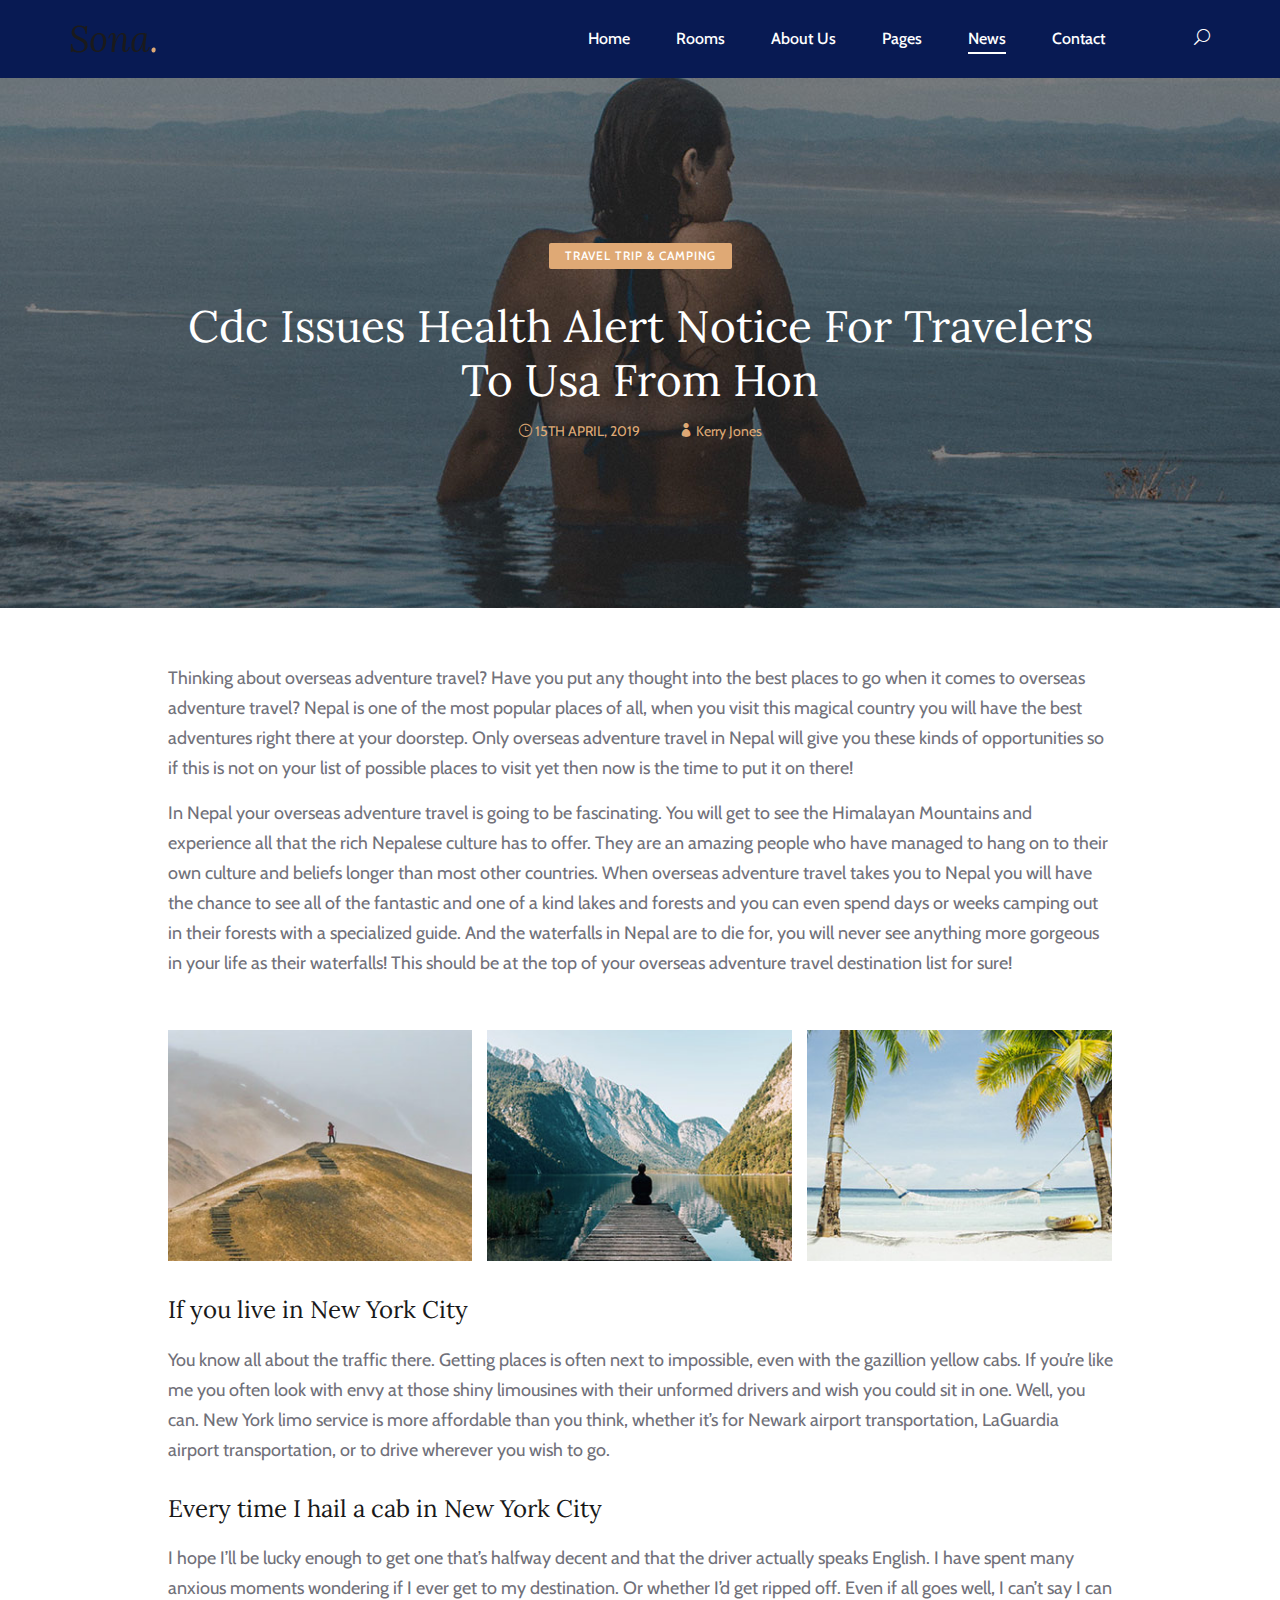
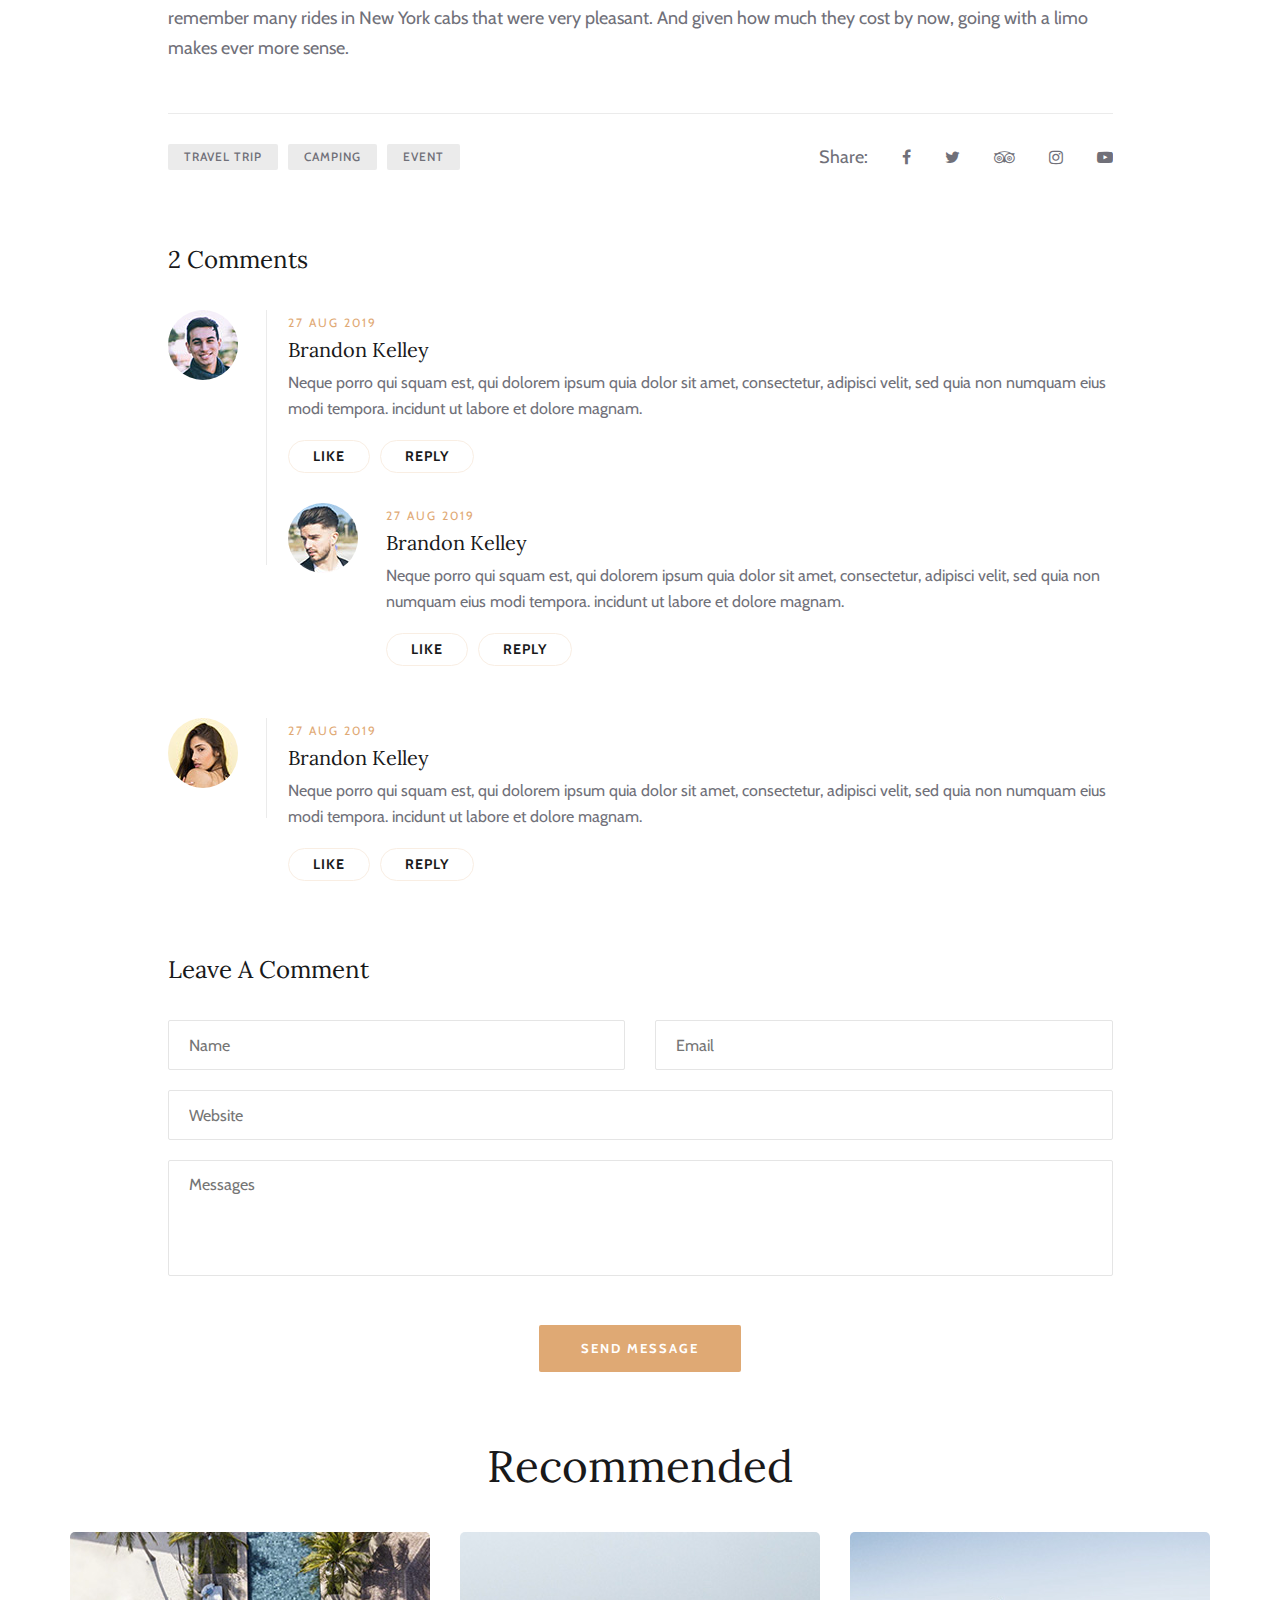
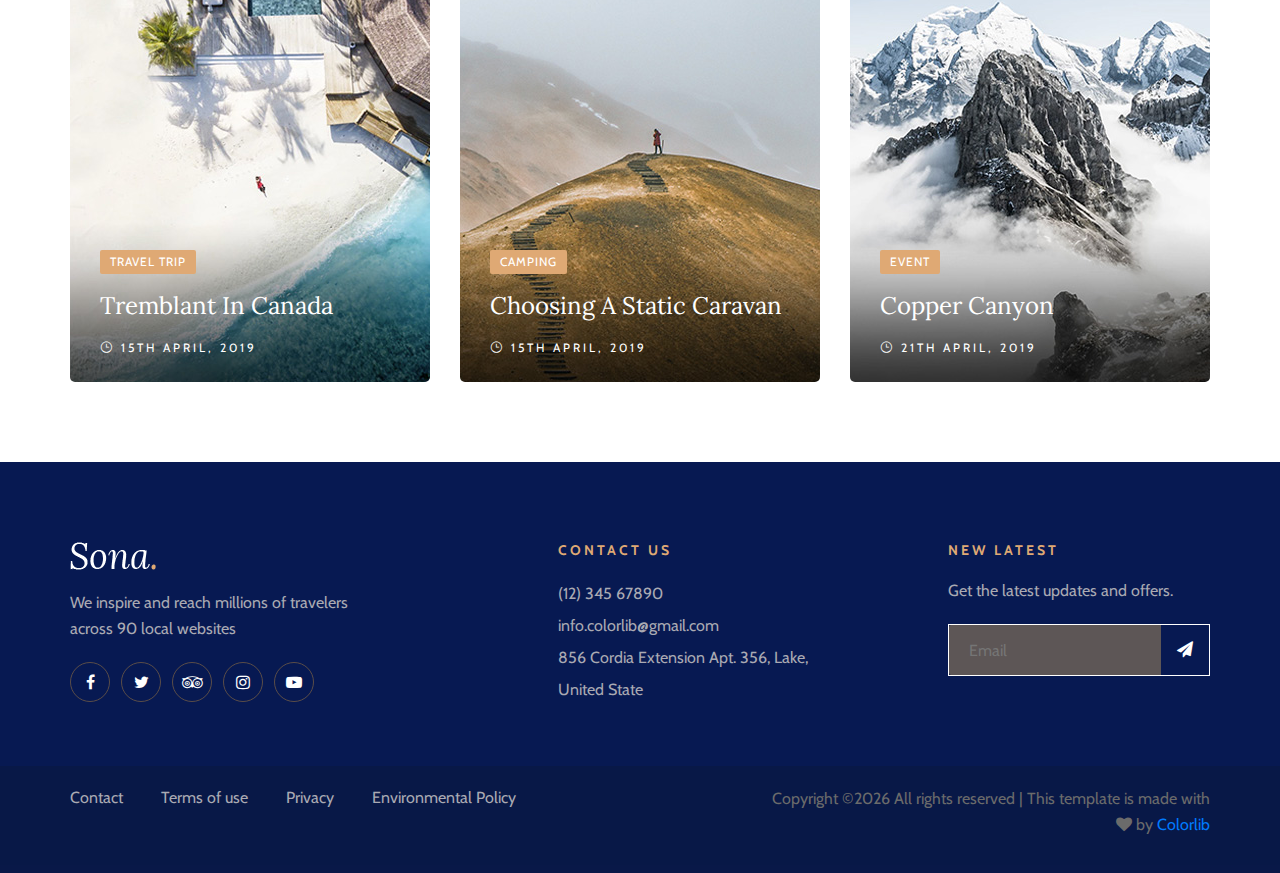
==== commit 856c988c: "Room data are now fetched from database" ====
--- a/blog-details.html
+++ b/blog-details.html
@@ -59,8 +59,8 @@
         </div>
         <nav class="mainmenu mobile-menu">
             <ul>
-                <li class="active"><a href="./index.html">Home</a></li>
-                <li><a href="./rooms.html">Rooms</a></li>
+                <li class="active"><a href="./index.php">Home</a></li>
+                <li><a href="./rooms.php">Rooms</a></li>
                 <li><a href="./about-us.html">About Us</a></li>
                 <li><a href="./pages.html">Pages</a>
                     <ul class="dropdown">
@@ -95,7 +95,7 @@
                 <div class="row">
                     <div class="col-lg-2">
                         <div class="logo">
-                            <a href="./index.html">
+                            <a href="./index.php">
                                 <img src="img/logo.png" alt="">
                             </a>
                         </div>
@@ -104,8 +104,8 @@
                         <div class="nav-menu">
                             <nav class="mainmenu">
                                 <ul>
-                                    <li><a href="./index.html">Home</a></li>
-                                    <li><a href="./rooms.html">Rooms</a></li>
+                                    <li><a href="./index.php">Home</a></li>
+                                    <li><a href="./rooms.php">Rooms</a></li>
                                     <li><a href="./about-us.html">About Us</a></li>
                                     <li><a href="./pages.html">Pages</a>
                                         <ul class="dropdown">
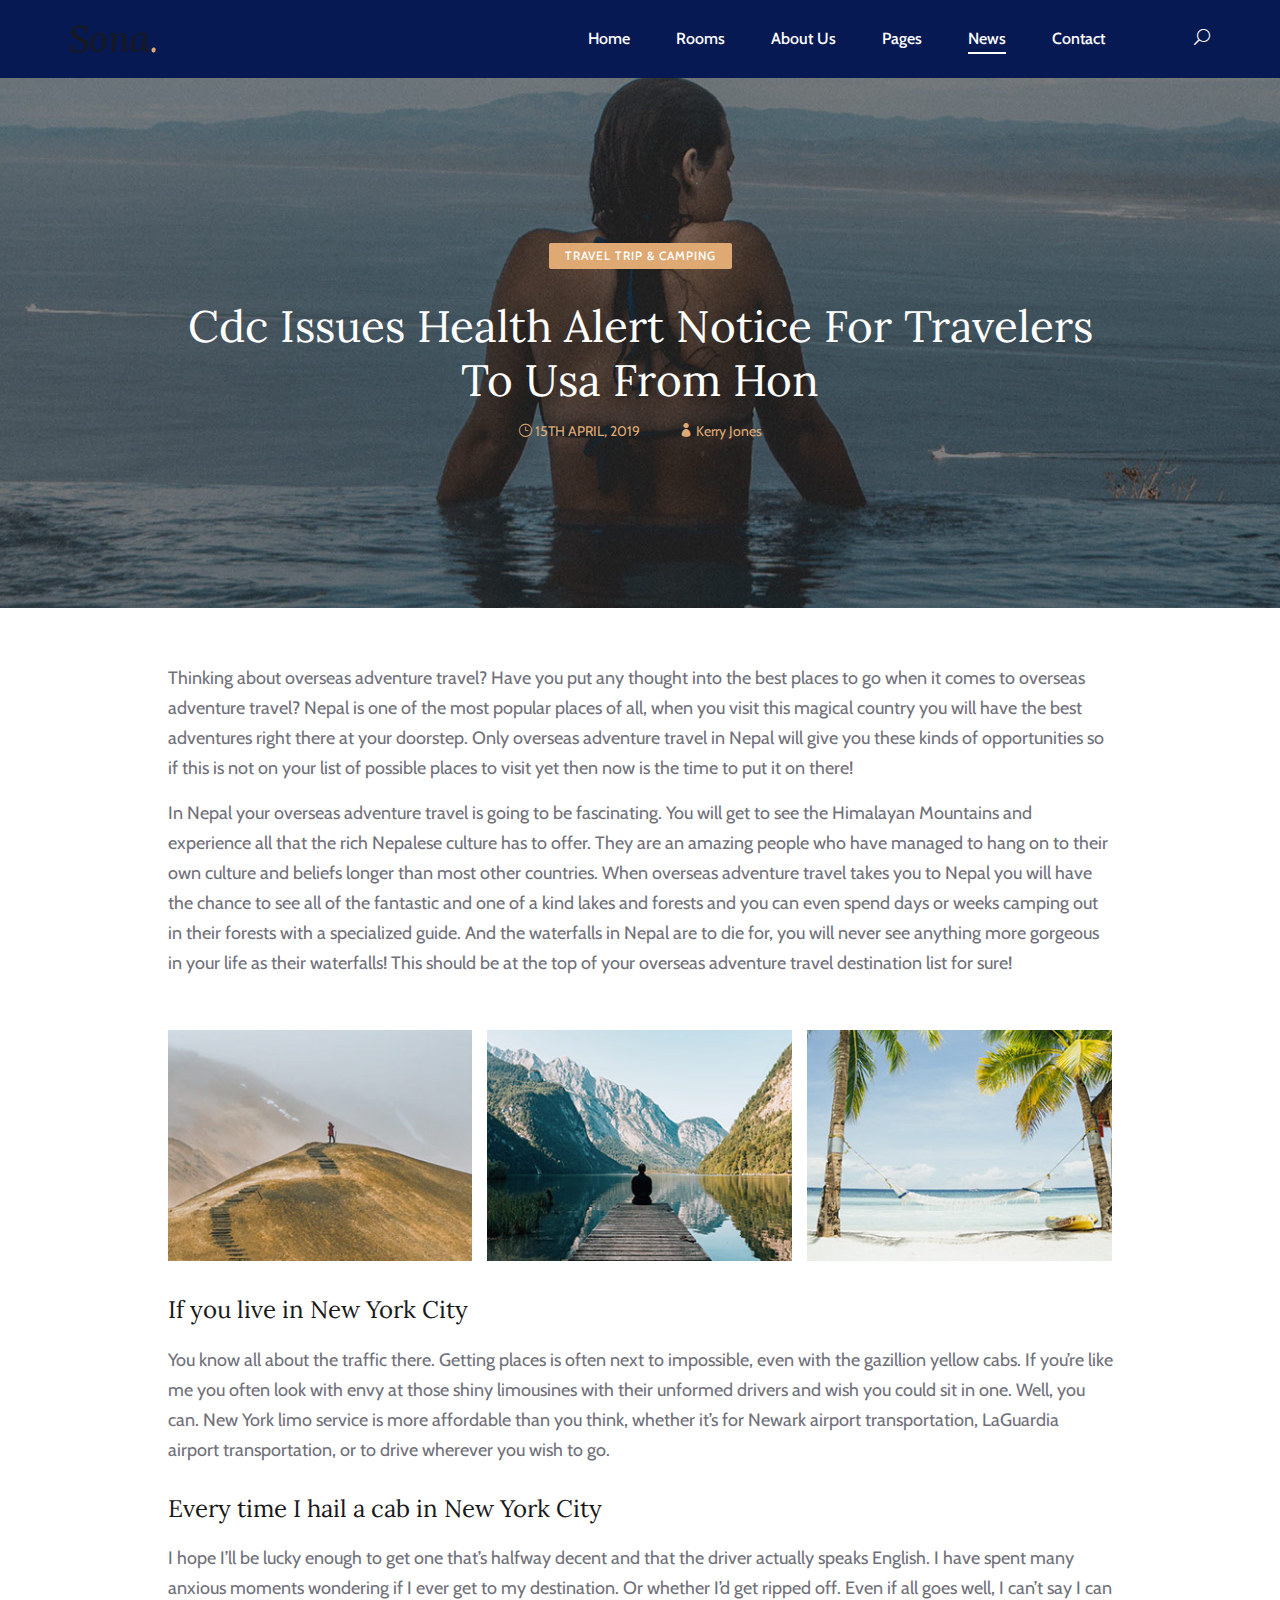
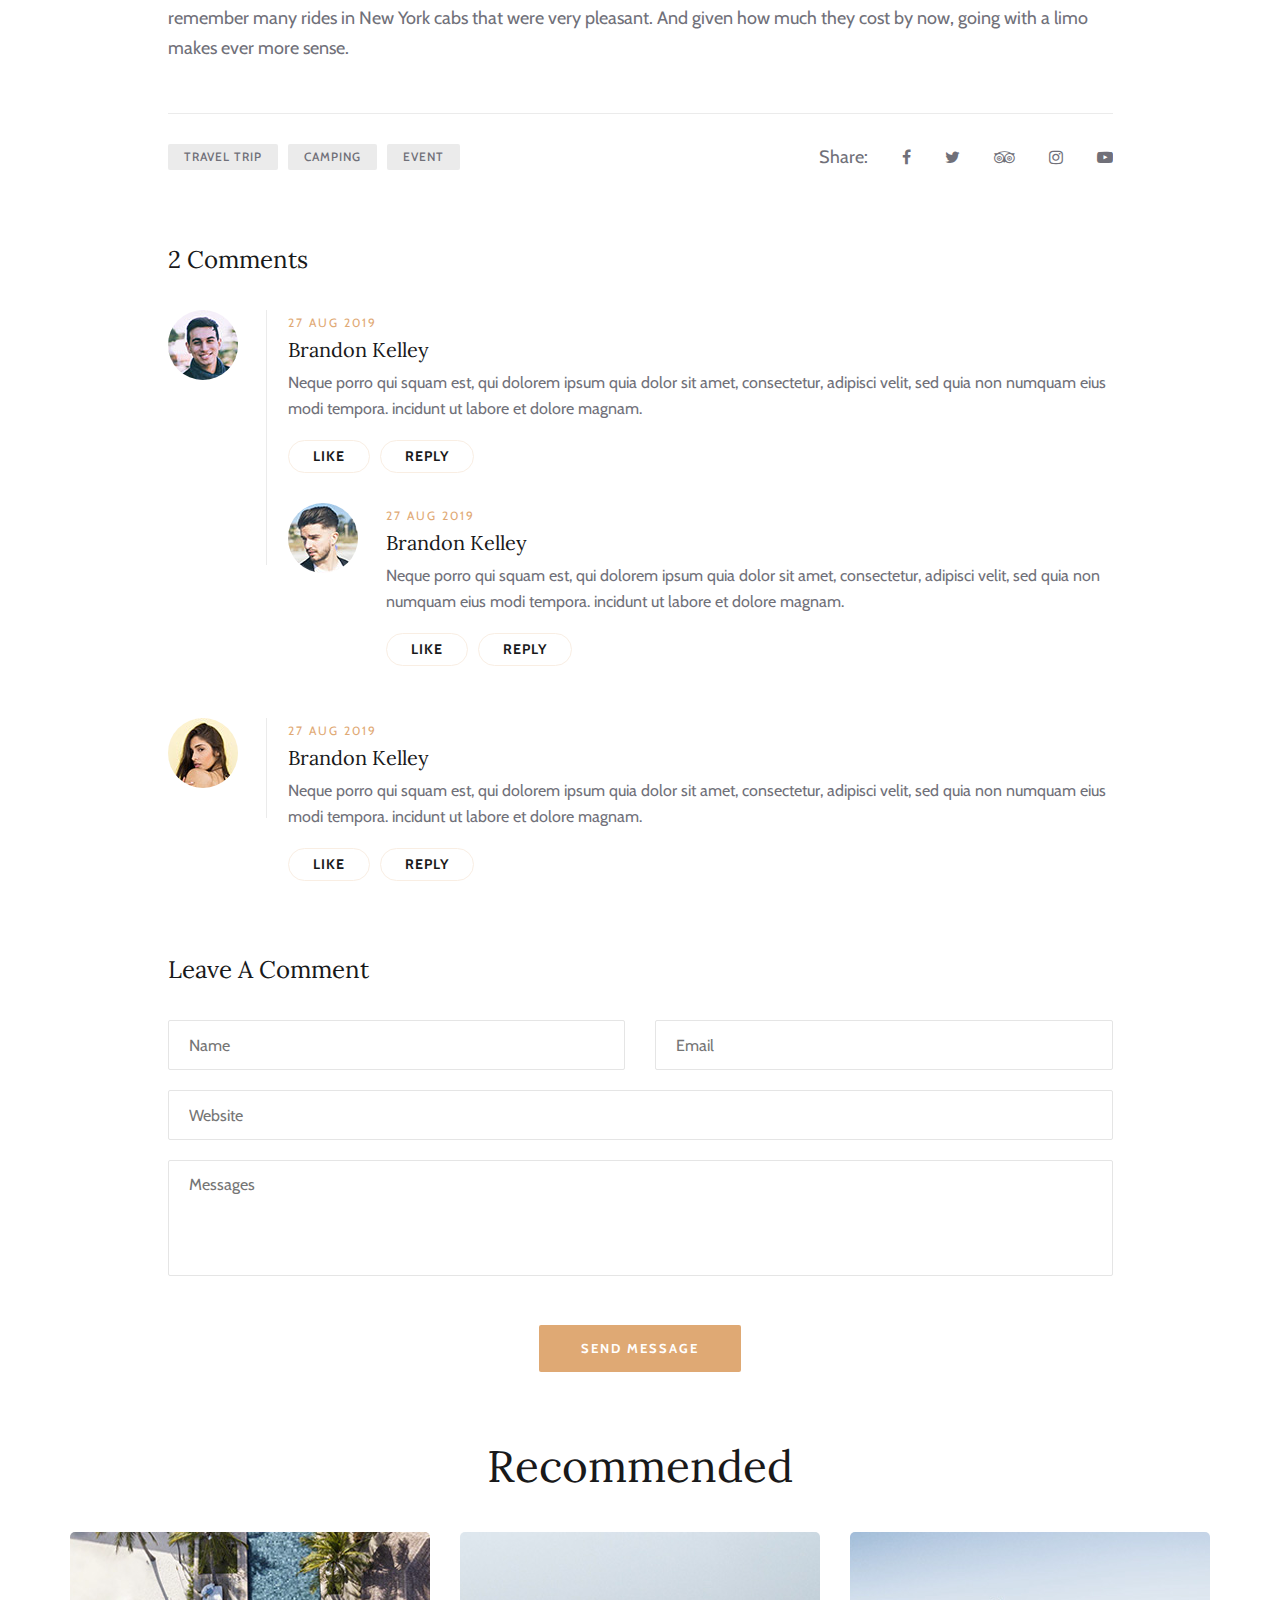
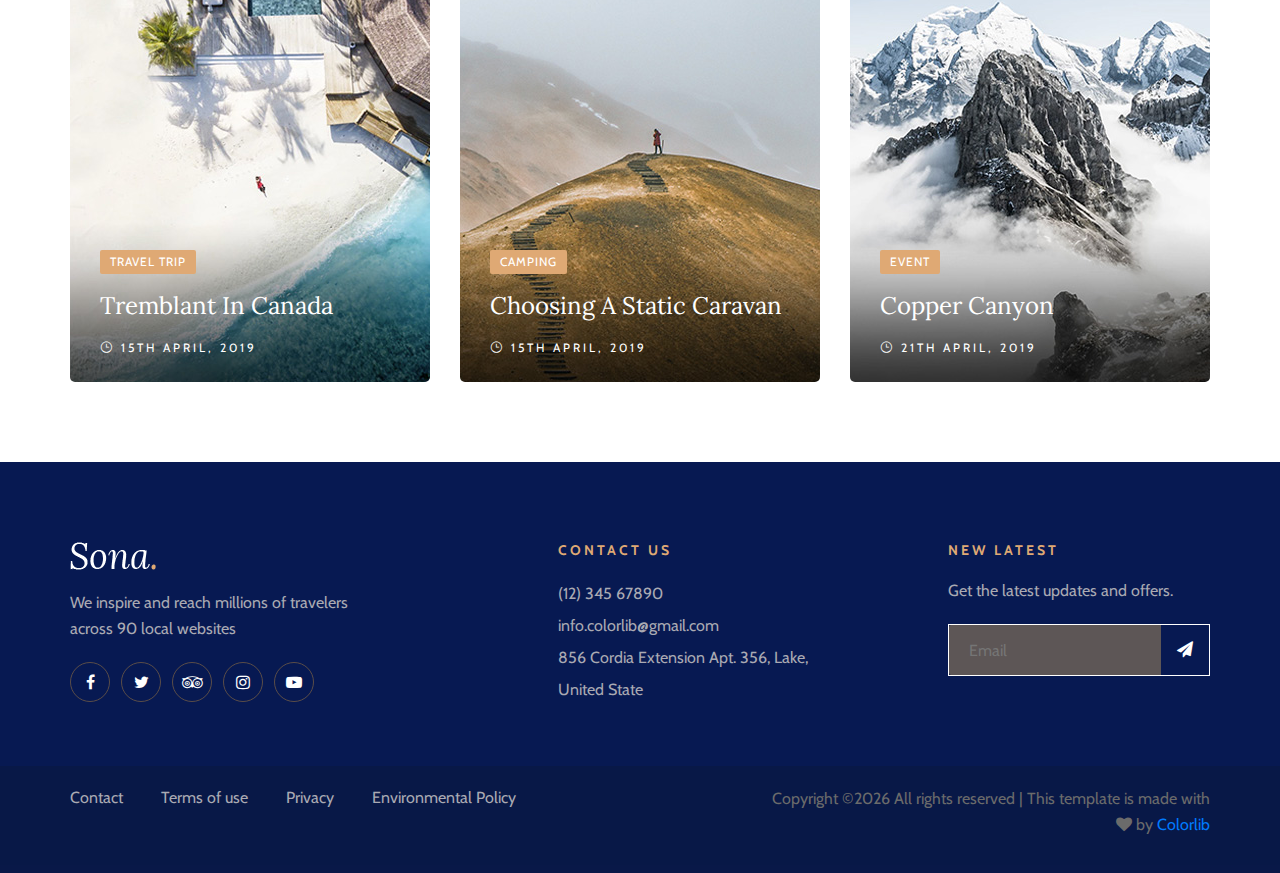
==== commit af40a46b: "smol changes" ====
--- a/blog-details.html
+++ b/blog-details.html
@@ -7,7 +7,7 @@
     <meta name="keywords" content="Sona, unica, creative, html">
     <meta name="viewport" content="width=device-width, initial-scale=1.0">
     <meta http-equiv="X-UA-Compatible" content="ie=edge">
-    <title>Sona | Template</title>
+    <title>NIRVANA HIGHLAND RESORT</title>
 
     <!-- Google Font -->
     <link href="https://fonts.googleapis.com/css?family=Lora:400,700&display=swap" rel="stylesheet">
